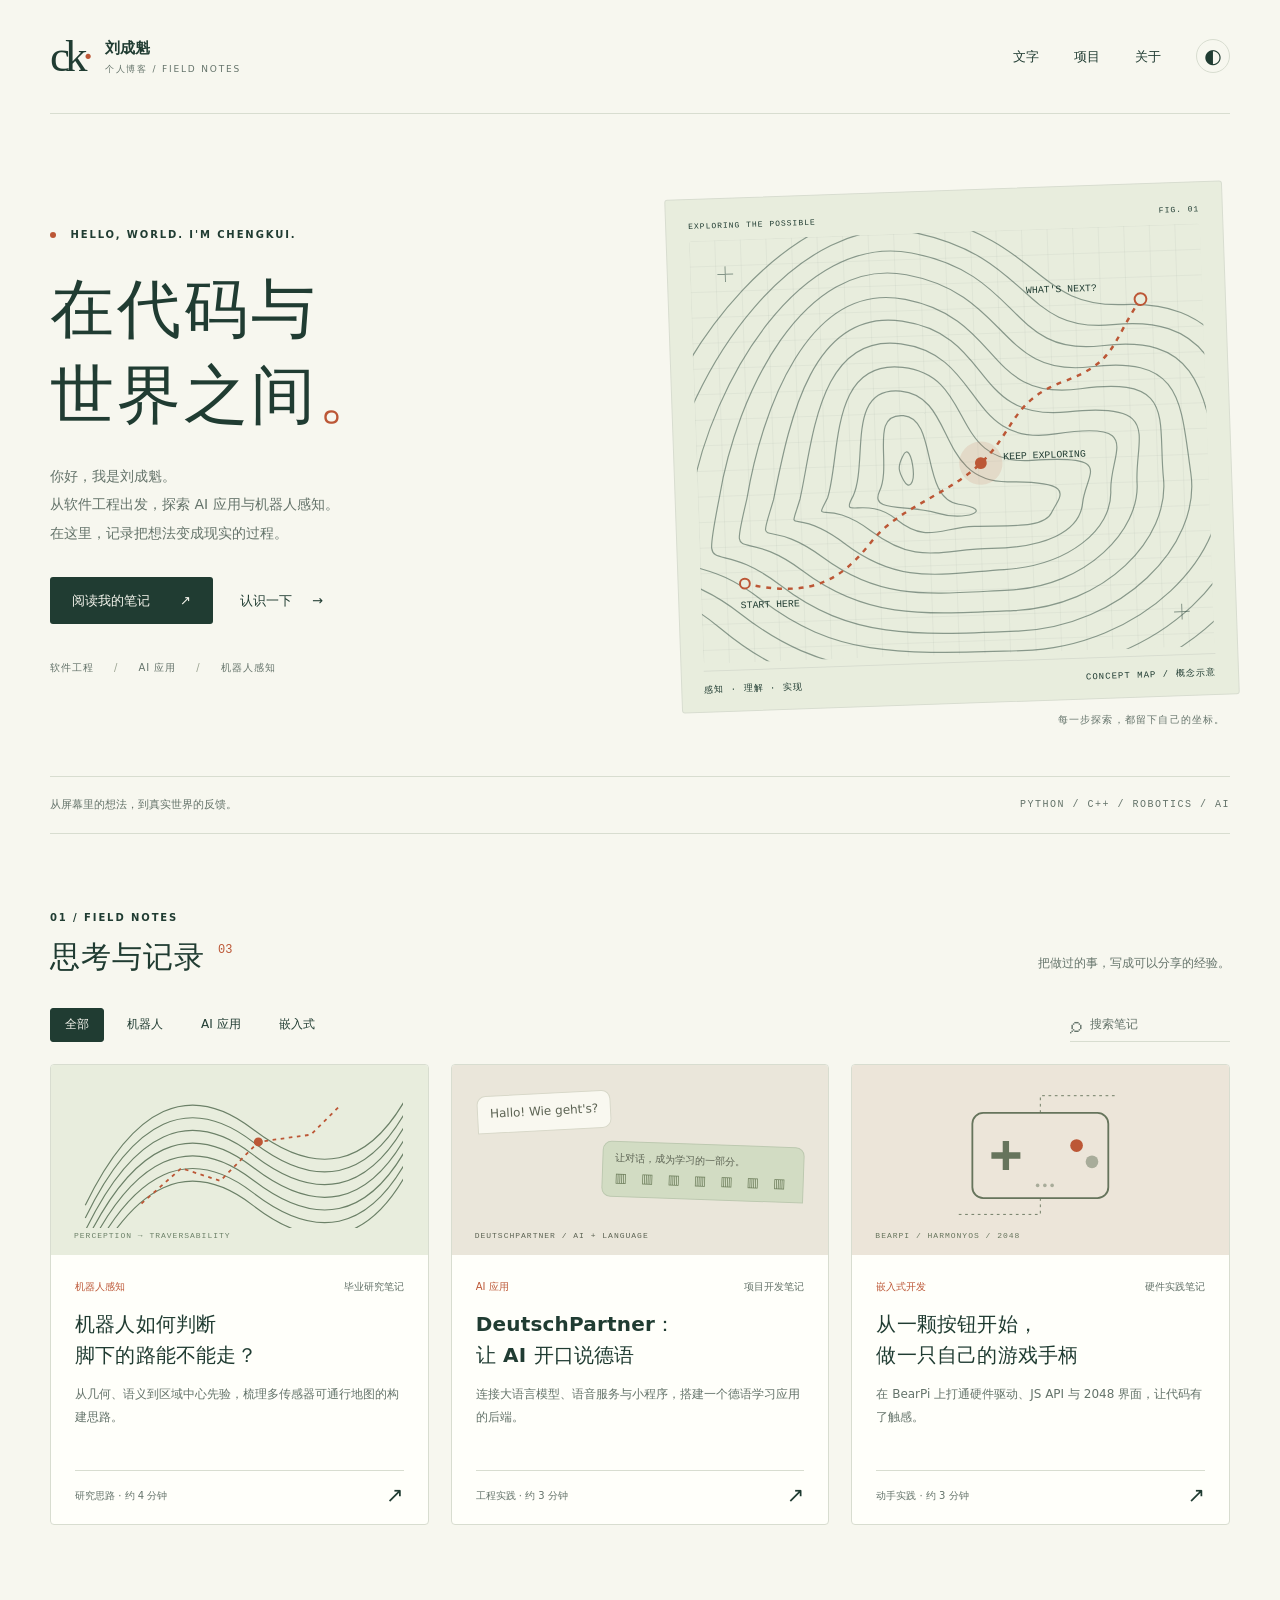
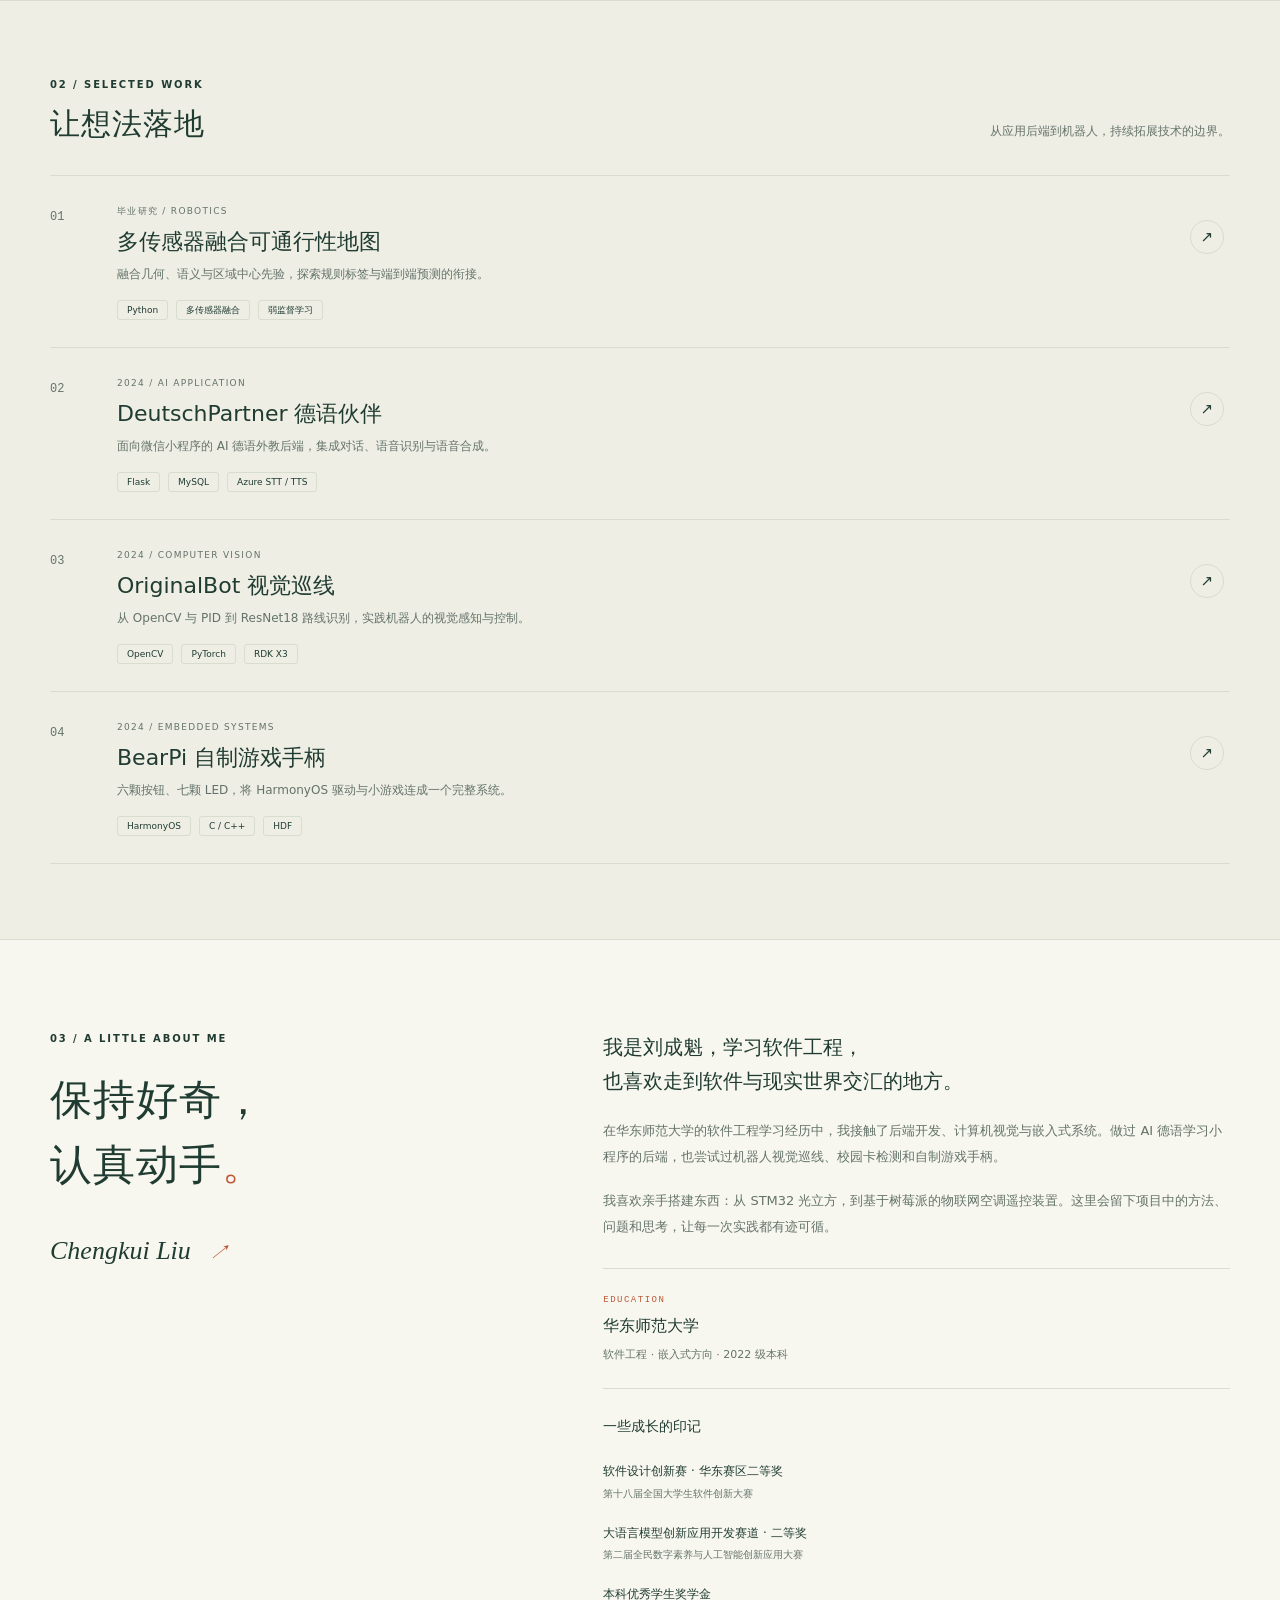
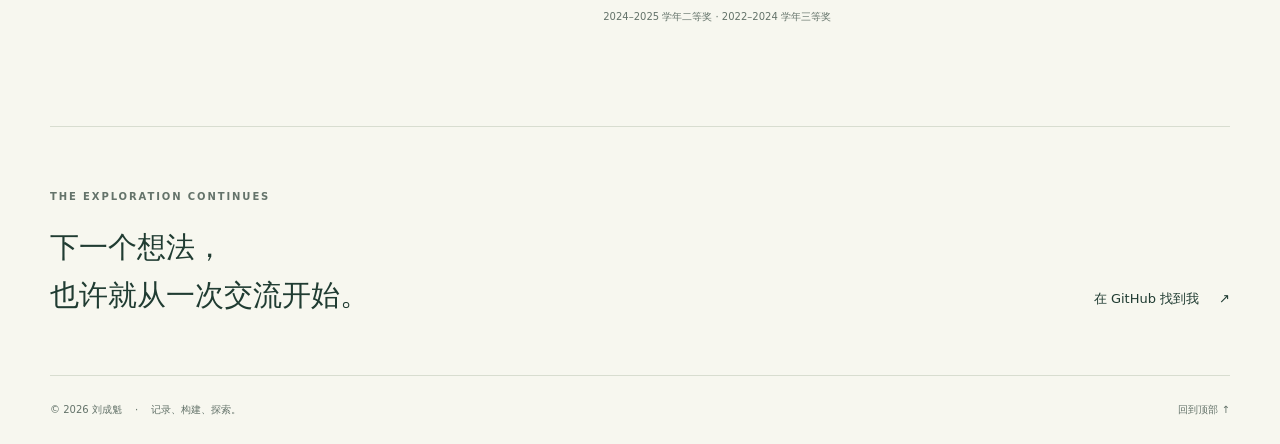
==== index.html @ d9f328fb "Build personal blog with project notes and responsive layout" ====
<!doctype html>
<html lang="zh-CN">
<head>
  <meta charset="utf-8">
  <meta name="viewport" content="width=device-width, initial-scale=1">
  <meta name="description" content="刘成魁的个人博客。记录软件开发、人工智能应用与移动机器人研究中的项目和思考。">
  <meta name="theme-color" content="#f7f7ef">
  <title>刘成魁 · 在代码与世界之间</title>
  <link rel="icon" href="favicon.svg" type="image/svg+xml">
  <link rel="stylesheet" href="style.css">
  <script src="main.js" defer></script>
</head>
<body>
<a class="skip-link" href="#main">跳到正文</a>
<header class="site-header wrap">
  <a class="brand" href="./" aria-label="刘成魁的博客首页"><span class="brand-mark">ck<span>·</span></span><span>刘成魁<span class="brand-sub">个人博客 / FIELD NOTES</span></span></a>
  <nav aria-label="主导航"><a href="#notes">文字</a><a href="#projects">项目</a><a href="#about">关于</a><button id="theme-toggle" class="theme-toggle" aria-label="切换到深色主题" title="切换主题">◐</button></nav>
</header>
<main id="main">
  <section class="hero wrap" aria-labelledby="hero-title">
    <div class="hero-copy"><div class="eyebrow"><span class="status-dot"></span> HELLO, WORLD. I'M CHENGKUI.</div>
      <h1 id="hero-title">在代码与<br>世界之间<span class="accent">。</span></h1>
      <p class="hero-intro">你好，我是刘成魁。<br>从软件工程出发，探索 AI 应用与机器人感知。<br>在这里，记录把想法变成现实的过程。</p>
      <div class="hero-actions"><a class="button" href="#notes">阅读我的笔记 <span>↗</span></a><a class="quiet-link" href="#about">认识一下 <span>→</span></a></div>
      <div class="hero-tags"><span>软件工程</span><span>AI 应用</span><span>机器人感知</span></div>
    </div>
    <div class="field-art" role="img" aria-label="可通行性研究主题插画：地形等高线与一条穿过地形的探索路径。为概念示意，并非实验结果。">
      <div class="art-top"><span>EXPLORING THE POSSIBLE</span><span>FIG. 01</span></div>
      <svg class="terrain" viewBox="0 0 520 430" xmlns="http://www.w3.org/2000/svg" aria-hidden="true">
        <defs><pattern id="grid" width="26" height="26" patternUnits="userSpaceOnUse"><path d="M26 0H0V26" fill="none" stroke="currentColor" stroke-opacity=".09"/></pattern><clipPath id="terrain-clip"><rect width="520" height="430" rx="4"/></clipPath></defs>
        <g clip-path="url(#terrain-clip)"><rect width="520" height="430" fill="url(#grid)"/>
        <g class="contours" fill="none" stroke="currentColor" stroke-width="1.2">
        <path d="M-60 254C-32 115 113-54 238-19S349 80 440 80S560 133 585 246S481 473 332 472S104 471 19 395S-88 385-60 254Z"/>
        <path d="M-33 258C-8 129 114-30 232 0S335 106 428 100S540 146 557 249S461 451 328 450S122 450 40 381S-58 380-33 258Z"/>
        <path d="M-6 258C19 143 114-5 226 20S321 129 416 121S518 164 531 251S444 429 324 428S137 430 61 367S-28 366-6 258Z"/>
        <path d="M22 262C43 157 116 19 220 42S310 150 404 142S494 180 502 254S426 407 321 408S150 410 81 353S1 354 22 262Z"/>
        <path d="M50 264C68 176 119 44 218 67S295 174 393 164S470 197 474 258S411 386 317 387S167 390 104 339S30 338 50 264Z"/>
        <path d="M77 266C95 191 121 72 214 89S281 194 379 187S446 215 447 262S393 365 313 366S184 373 125 326S58 323 77 266Z"/>
        <path d="M104 266C119 209 128 98 212 112S274 220 366 209S420 230 420 269S375 343 309 345S202 357 148 313S90 308 104 266Z"/>
        <path d="M132 266C147 225 138 125 213 136S255 238 341 235S395 250 391 280S350 324 297 323S221 338 175 301S116 295 132 266Z"/>
        <path d="M158 265C175 231 154 153 210 160S243 254 316 256S367 273 359 289S314 300 280 300S231 316 201 290S143 290 158 265Z"/>
        <path d="M185 261C199 234 177 181 212 185S226 270 265 277S270 295 242 285S174 283 185 261Z"/>
        <path d="M210 226C215 216 219 226 220 240S215 261 210 251S204 237 210 226Z"/>
        </g>
        <path d="M45 350C116 369 146 346 175 312S253 268 289 236S322 174 376 156S425 120 457 75" fill="none" stroke="var(--accent)" stroke-width="2.5" stroke-dasharray="5 6"/>
        <g fill="var(--art-bg)" stroke="var(--accent)" stroke-width="2"><circle cx="45" cy="350" r="5"/><circle cx="457" cy="75" r="6"/></g>
        <circle cx="289" cy="236" r="22" fill="var(--accent)" fill-opacity=".12"/><circle cx="289" cy="236" r="6" fill="var(--accent)"/>
        <g fill="currentColor" font-family="monospace" font-size="10"><text x="40" y="375">START HERE</text><text x="341" y="65">WHAT'S NEXT?</text><text x="312" y="233">KEEP EXPLORING</text></g>
        <path d="M28 35h16m-8-8v16M480 394h16m-8-8v16" stroke="currentColor" stroke-opacity=".5"/>
        </g>
      </svg>
      <div class="art-bottom"><span>感知 · 理解 · 实现</span><span>CONCEPT MAP / 概念示意</span></div>
      <span class="art-note">每一步探索，都留下自己的坐标。</span>
    </div>
  </section>
  <div class="intro-strip wrap"><span>从屏幕里的想法，到真实世界的反馈。</span><span class="mono">PYTHON / C++ / ROBOTICS / AI</span></div>
  <section id="notes" class="section wrap" aria-labelledby="notes-title">
    <div class="section-head"><div><div class="eyebrow">01 / FIELD NOTES</div><h2 id="notes-title">思考与记录<span class="count">03</span></h2></div><p>把做过的事，写成可以分享的经验。</p></div>
    <div class="note-controls" aria-label="笔记筛选"><div class="filters" role="group" aria-label="按主题筛选"><button class="filter active" data-filter="all" aria-pressed="true">全部</button><button class="filter" data-filter="robotics" aria-pressed="false">机器人</button><button class="filter" data-filter="ai" aria-pressed="false">AI 应用</button><button class="filter" data-filter="embedded" aria-pressed="false">嵌入式</button></div><label class="search"><span aria-hidden="true">⌕</span><input type="search" id="note-search" placeholder="搜索笔记" aria-label="搜索笔记"></label></div>
    <div class="notes-grid" id="notes-grid">
      <a class="note-card" data-category="robotics" href="articles/traversability.html"><div class="note-art map-mini"><svg viewBox="0 0 300 160" aria-hidden="true"><g fill="none" stroke="currentColor" stroke-width="1.3"><path d="M-20 135Q60-30 165 51T335 15M-20 149Q60-16 165 65T335 29M-20 163Q60-2 165 79T335 43M-20 177Q60 12 165 93T335 57M-20 191Q60 26 165 107T335 71M-20 205Q60 40 165 121T335 85M-20 219Q60 54 165 135T335 99"/></g><path d="M42 133L86 94L129 108L171 65L229 57L261 25" fill="none" stroke="var(--accent)" stroke-width="2" stroke-dasharray="4 5"/><circle cx="171" cy="65" r="5" fill="var(--accent)"/></svg><span>PERCEPTION → TRAVERSABILITY</span></div><div class="note-body"><div class="note-meta">机器人感知 <span>毕业研究笔记</span></div><h3>机器人如何判断<br>脚下的路能不能走？</h3><p>从几何、语义到区域中心先验，梳理多传感器可通行地图的构建思路。</p><div class="note-bottom"><span>研究思路 · 约 4 分钟</span><span class="arrow">↗</span></div></div></a>
      <a class="note-card" data-category="ai" href="articles/deutschpartner.html"><div class="note-art ai-mini"><div class="bubble">Hallo! Wie geht's?</div><div class="bubble reply">让对话，成为学习的一部分。<i>▥ ▥ ▥ ▥ ▥ ▥ ▥</i></div><span>DEUTSCHPARTNER / AI + LANGUAGE</span></div><div class="note-body"><div class="note-meta">AI 应用 <span>项目开发笔记</span></div><h3>DeutschPartner：<br>让 AI 开口说德语</h3><p>连接大语言模型、语音服务与小程序，搭建一个德语学习应用的后端。</p><div class="note-bottom"><span>工程实践 · 约 3 分钟</span><span class="arrow">↗</span></div></div></a>
      <a class="note-card" data-category="embedded" href="articles/bearpi.html"><div class="note-art hardware-mini"><svg viewBox="0 0 300 160" aria-hidden="true"><rect x="75" y="33" width="150" height="94" rx="12" fill="none" stroke="currentColor" stroke-width="2"/><path d="M96 80h32m-16-16v32" stroke="currentColor" stroke-width="7"/><circle cx="190" cy="69" r="7" fill="var(--accent)"/><circle cx="207" cy="87" r="7" fill="currentColor" opacity=".5"/><g fill="currentColor" opacity=".5"><circle cx="147" cy="113" r="2"/><circle cx="155" cy="113" r="2"/><circle cx="163" cy="113" r="2"/></g><path d="M150 33V14h85m-85 113v18H58" stroke="currentColor" fill="none" stroke-dasharray="3 4"/></svg><span>BEARPI / HARMONYOS / 2048</span></div><div class="note-body"><div class="note-meta">嵌入式开发 <span>硬件实践笔记</span></div><h3>从一颗按钮开始，<br>做一只自己的游戏手柄</h3><p>在 BearPi 上打通硬件驱动、JS API 与 2048 界面，让代码有了触感。</p><div class="note-bottom"><span>动手实践 · 约 3 分钟</span><span class="arrow">↗</span></div></div></a>
    </div><p class="empty-state" id="empty-state" hidden>暂时没有匹配的笔记，试试其他关键词或分类。</p><span class="sr-only" id="filter-status" role="status" aria-live="polite"></span>
  </section>
  <section id="projects" class="projects-section"><div class="wrap section"><div class="section-head"><div><div class="eyebrow">02 / SELECTED WORK</div><h2 id="projects-title">让想法落地</h2></div><p>从应用后端到机器人，持续拓展技术的边界。</p></div>
    <div class="project-list">
      <a class="project-row" href="articles/traversability.html"><span class="project-number">01</span><div><div class="project-kicker">毕业研究 / ROBOTICS</div><h3>多传感器融合可通行性地图</h3><p>融合几何、语义与区域中心先验，探索规则标签与端到端预测的衔接。</p><div class="tags"><span>Python</span><span>多传感器融合</span><span>弱监督学习</span></div></div><span class="project-arrow">↗</span></a>
      <a class="project-row" href="articles/deutschpartner.html"><span class="project-number">02</span><div><div class="project-kicker">2024 / AI APPLICATION</div><h3>DeutschPartner 德语伙伴</h3><p>面向微信小程序的 AI 德语外教后端，集成对话、语音识别与语音合成。</p><div class="tags"><span>Flask</span><span>MySQL</span><span>Azure STT / TTS</span></div></div><span class="project-arrow">↗</span></a>
      <a class="project-row" href="articles/originalbot.html"><span class="project-number">03</span><div><div class="project-kicker">2024 / COMPUTER VISION</div><h3>OriginalBot 视觉巡线</h3><p>从 OpenCV 与 PID 到 ResNet18 路线识别，实践机器人的视觉感知与控制。</p><div class="tags"><span>OpenCV</span><span>PyTorch</span><span>RDK X3</span></div></div><span class="project-arrow">↗</span></a>
      <a class="project-row" href="articles/bearpi.html"><span class="project-number">04</span><div><div class="project-kicker">2024 / EMBEDDED SYSTEMS</div><h3>BearPi 自制游戏手柄</h3><p>六颗按钮、七颗 LED，将 HarmonyOS 驱动与小游戏连成一个完整系统。</p><div class="tags"><span>HarmonyOS</span><span>C / C++</span><span>HDF</span></div></div><span class="project-arrow">↗</span></a>
    </div>
  </div></section>
  <section id="about" class="section wrap about-section"><div class="about-heading"><div class="eyebrow">03 / A LITTLE ABOUT ME</div><h2>保持好奇，<br>认真动手<span class="accent">。</span></h2><div class="signature">Chengkui Liu <span>↗</span></div></div><div class="about-content"><p class="about-lead">我是刘成魁，学习软件工程，<br>也喜欢走到软件与现实世界交汇的地方。</p><p>在华东师范大学的软件工程学习经历中，我接触了后端开发、计算机视觉与嵌入式系统。做过 AI 德语学习小程序的后端，也尝试过机器人视觉巡线、校园卡检测和自制游戏手柄。</p><p>我喜欢亲手搭建东西：从 STM32 光立方，到基于树莓派的物联网空调遥控装置。这里会留下项目中的方法、问题和思考，让每一次实践都有迹可循。</p><div class="education"><span class="mono">EDUCATION</span><strong>华东师范大学</strong><span>软件工程 · 嵌入式方向 · 2022 级本科</span></div><div class="honors"><h3>一些成长的印记</h3><ul><li><span>软件设计创新赛 · 华东赛区二等奖</span><small>第十八届全国大学生软件创新大赛</small></li><li><span>大语言模型创新应用开发赛道 · 二等奖</span><small>第二届全民数字素养与人工智能创新应用大赛</small></li><li><span>本科优秀学生奖学金</span><small>2024–2025 学年二等奖 · 2022–2024 学年三等奖</small></li></ul></div></div></section>
  <section class="closing wrap"><span class="eyebrow">THE EXPLORATION CONTINUES</span><p>下一个想法，<br>也许就从一次交流开始。</p><a class="quiet-link" href="https://github.com/BIGBIT185" target="_blank" rel="noopener noreferrer">在 GitHub 找到我 <span>↗</span></a></section>
</main>
<footer class="site-footer wrap"><span>© 2026 刘成魁 <span class="footer-dot">·</span> 记录、构建、探索。</span><a href="#">回到顶部 ↑</a></footer>
</body>
</html>
---- style.css ----
@charset "UTF-8";
.hero-actions a{white-space:nowrap}.hero-actions{flex-wrap:wrap}
:root{--bg:#f7f7ef;--surface:#fffffa;--text:#203c32;--muted:#64736a;--line:#d8ddd0;--accent:#bc5736;--art-bg:#e8eddd;--band:#eeeee4;--shadow:0 12px 30px #203c3208;color-scheme:light}
:root[data-theme=dark]{--bg:#16251f;--surface:#1c3027;--text:#e0e7d8;--muted:#a4b7aa;--line:#3c5043;--accent:#ef9874;--art-bg:#253c2d;--band:#1d2e25;--shadow:none;color-scheme:dark}
*{box-sizing:border-box}html{scroll-behavior:smooth;scroll-padding-top:28px}body{margin:0;background:var(--bg);color:var(--text);font-family:Inter,"Microsoft YaHei","PingFang SC",system-ui,sans-serif;font-size:15px;line-height:1.8;-webkit-font-smoothing:antialiased}a{color:inherit;text-decoration:none}button,input{font:inherit}button,a,input{-webkit-tap-highlight-color:transparent}button{color:inherit;cursor:pointer}button:focus-visible,a:focus-visible,input:focus-visible{outline:2px solid var(--accent);outline-offset:5px}::selection{background:#cbd8ba;color:#203c32}.wrap{width:min(1180px,calc(100% - 100px));margin-inline:auto}.site-header{height:114px;display:flex;align-items:center;justify-content:space-between;border-bottom:1px solid var(--line)}.brand{display:flex;gap:16px;align-items:center;font-size:15px;font-weight:650;line-height:1.5}.brand-mark{font-family:Georgia,serif;font-size:45px;letter-spacing:-5px;font-weight:normal;line-height:1}.brand-mark>span{color:var(--accent)}.brand-sub{display:block;font-size:9px;letter-spacing:1.8px;color:var(--muted);font-weight:400;margin-top:3px}.site-header nav{display:flex;align-items:center;gap:35px;font-size:13px}.site-header nav>a{position:relative;padding:8px 0}.site-header nav>a:hover{color:var(--accent)}.theme-toggle{border:1px solid var(--line);border-radius:50%;height:34px;width:34px;background:transparent;font-size:20px;line-height:1}.hero{padding:76px 0 63px;display:grid;grid-template-columns:1fr 1fr;align-items:center;gap:65px}.eyebrow{font-size:10px;letter-spacing:1.9px;line-height:1.7;font-weight:600}.status-dot{display:inline-block;width:6px;height:6px;border-radius:50%;background:var(--accent);margin-right:9px;vertical-align:middle}h1,h2,h3,p{margin:0}h1{font-family:"Songti SC","STSong","SimSun",serif;font-size:clamp(48px,5vw,68px);font-weight:500;line-height:1.35;letter-spacing:3px;margin:24px 0 22px}.accent{color:var(--accent)}.hero-intro{color:var(--muted);font-size:14px;line-height:2.05}.hero-actions{display:flex;align-items:center;gap:27px;margin-top:29px}.button{display:inline-flex;align-items:center;justify-content:space-between;gap:30px;background:var(--text);color:var(--bg);padding:12px 22px;border-radius:3px;font-size:13px}.button:hover{background:var(--accent);color:var(--bg)}.quiet-link{display:inline-flex;align-items:center;gap:20px;font-size:13px}.quiet-link:hover{color:var(--accent)}.hero-tags{display:flex;gap:20px;margin-top:35px;font-size:10px;letter-spacing:1px;color:var(--muted)}.hero-tags>span:not(:first-child):before{content:"/";margin-right:20px;color:#9ba492}.field-art{position:relative;background:var(--art-bg);border:1px solid var(--line);padding:20px 22px 13px;transform:rotate(-2deg);margin-bottom:9px;border-radius:3px}.art-top,.art-bottom{display:flex;justify-content:space-between;font:8px/1.7 Consolas,monospace;letter-spacing:1px;gap:12px}.art-bottom{border-top:1px solid var(--line);padding-top:12px;font-size:9px}.terrain{display:block;width:100%;height:auto;margin:7px 0}.contours{opacity:.48}.art-note{position:absolute;bottom:-32px;right:14px;font-size:10px;letter-spacing:1.2px;color:var(--muted);transform:rotate(2deg)}.intro-strip{display:flex;justify-content:space-between;align-items:center;border-block:1px solid var(--line);padding:18px 0;color:var(--muted);font-size:11px;gap:20px}.mono{font-family:Consolas,monospace;font-size:10px;letter-spacing:1.5px}.section{padding-block:75px}.section-head{display:flex;align-items:flex-end;justify-content:space-between;gap:24px;margin-bottom:30px}.section h2{font-size:30px;line-height:1.4;letter-spacing:1px;font-weight:550;margin-top:10px}.section-head>p{font-size:12px;color:var(--muted);padding-bottom:3px}.count{font:12px Consolas,monospace;vertical-align:top;letter-spacing:0;display:inline-block;margin:7px 0 0 13px;color:var(--accent)}.note-controls{display:flex;align-items:center;justify-content:space-between;margin-bottom:22px;gap:15px}.filters{display:flex;gap:8px}.filter{border:1px solid transparent;padding:5px 14px;border-radius:3px;background:transparent;font-size:12px}.filter.active{border-color:var(--text);background:var(--text);color:var(--bg)}.filter:hover:not(.active){border-color:var(--line)}.search{display:flex;align-items:center;gap:8px;color:var(--muted);border-bottom:1px solid var(--line);max-width:170px}.search>span{font-size:23px;line-height:1}.search input{border:0;background:transparent;color:var(--text);padding:6px 0;font-size:12px;width:140px;min-width:0}.search input::placeholder{color:var(--muted)}.notes-grid{display:grid;grid-template-columns:repeat(3,1fr);gap:22px}.note-card{border:1px solid var(--line);border-radius:4px;overflow:hidden;background:var(--surface);display:block;transition:transform .2s,box-shadow .2s}.note-card:hover{transform:translateY(-4px);box-shadow:var(--shadow)}.note-art{height:190px;position:relative;overflow:hidden;padding:18px 25px}.note-art>span{position:absolute;bottom:13px;left:23px;font:8px/1.5 Consolas,monospace;letter-spacing:1px}.note-art svg{width:100%;height:145px}.map-mini{background:var(--art-bg);color:#6c8168}.ai-mini{background:#eae6da;color:#5c6353;display:flex;flex-direction:column;align-items:flex-start;padding-top:28px}.bubble{font-size:12px;background:#f9f8f0;border:1px solid #d8d8c9;padding:7px 12px;border-radius:9px 9px 9px 0;transform:rotate(-3deg)}.bubble.reply{align-self:flex-end;margin-top:13px;background:#d2dcc3;border-color:#bdc9b0;border-radius:9px 9px 0 9px;transform:rotate(2deg);font-size:10px}.bubble i{display:block;font-style:normal;font-size:13px;letter-spacing:5px;line-height:1.7;color:#6a7b58}.hardware-mini{background:#ece5d9;color:#66745c}.note-body{padding:23px 24px 18px}.note-meta{display:flex;justify-content:space-between;gap:10px;font-size:10px;color:var(--accent)}.note-meta>span{color:var(--muted)}.note-body h3{font-size:20px;font-weight:550;line-height:1.55;margin:13px 0 12px;letter-spacing:.2px}.note-body p{font-size:12px;line-height:1.9;color:var(--muted);min-height:68px}.note-bottom{display:flex;justify-content:space-between;align-items:center;margin-top:19px;padding-top:14px;border-top:1px solid var(--line);font-size:10px;color:var(--muted)}.arrow{font-size:21px;color:var(--text);line-height:1}.empty-state{text-align:center;padding:60px 20px;color:var(--muted);border:1px dashed var(--line);font-size:13px}.projects-section{background:var(--band);border-block:1px solid var(--line)}.project-row{display:grid;grid-template-columns:45px 1fr 40px;gap:22px;padding:27px 0;border-bottom:1px solid var(--line);align-items:start}.project-row:first-child{border-top:1px solid var(--line)}.project-number{font:12px/2 Consolas,monospace;color:var(--muted);padding-top:2px}.project-kicker{font-size:9px;letter-spacing:1.3px;color:var(--muted)}.project-row h3{font-size:22px;font-weight:500;line-height:1.5;margin:6px 0}.project-row p{color:var(--muted);font-size:12px}.tags{display:flex;flex-wrap:wrap;gap:8px;margin-top:14px}.tags span{border:1px solid var(--line);font-size:9px;border-radius:3px;padding:1px 9px}.project-arrow{border:1px solid var(--line);border-radius:50%;width:34px;height:34px;display:grid;place-items:center;line-height:1;margin-top:17px}.project-row:hover h3,.project-row:hover .project-arrow{color:var(--accent)}.project-row:hover .project-arrow{border-color:var(--accent)}.about-section{display:grid;grid-template-columns:.85fr 1.15fr;gap:90px;padding-block:90px}.about-heading h2{font-family:"Songti SC","STSong","SimSun",serif;font-size:42px;font-weight:500;line-height:1.55;margin-top:21px}.signature{font-family:Georgia,serif;font-style:italic;font-size:26px;margin-top:30px}.signature span{color:var(--accent);font-family:sans-serif;margin-left:12px;font-size:20px}.about-content>p{color:var(--muted);font-size:13px;margin-bottom:18px;line-height:2}.about-content>.about-lead{font-size:20px;color:var(--text);line-height:1.7;margin-bottom:20px}.education{padding:23px 0;margin-top:28px;border-block:1px solid var(--line);display:flex;flex-direction:column;gap:4px}.education .mono{color:var(--accent);font-size:9px}.education strong{font-weight:550;font-size:16px}.education>span:last-child{font-size:11px;color:var(--muted)}.honors h3{font-size:14px;font-weight:550;margin:25px 0 12px}.honors ul{padding:0;list-style:none;margin:0}.honors li{padding:10px 0}.honors li span{font-size:12px;display:block}.honors li small{display:block;color:var(--muted);font-size:10px;margin-top:2px}.closing{border-top:1px solid var(--line);padding:55px 0;position:relative}.closing .eyebrow{color:var(--muted)}.closing p{font-family:"Songti SC","STSong","SimSun",serif;font-size:29px;line-height:1.65;margin-top:15px}.closing>.quiet-link{position:absolute;right:0;bottom:64px}.site-footer{padding:25px 0;border-top:1px solid var(--line);display:flex;justify-content:space-between;gap:20px;font-size:10px;color:var(--muted)}.footer-dot{padding:0 10px}.site-footer a:hover{color:var(--accent)}.skip-link{position:fixed;top:-100px;left:20px;padding:8px 18px;background:var(--text);color:var(--bg);z-index:10}.skip-link:focus{top:10px}.sr-only{position:absolute;width:1px;height:1px;overflow:hidden;clip:rect(0,0,0,0);white-space:nowrap}[hidden]{display:none!important}
.article-shell{width:min(760px,calc(100% - 48px));margin:65px auto 80px}.article-back{font-size:12px;color:var(--muted)}.article-header{margin-top:38px;padding-bottom:30px;border-bottom:1px solid var(--line)}.article-header h1{font-family:inherit;font-size:38px;line-height:1.5;letter-spacing:0;margin:18px 0}.article-deck{font-size:17px;color:var(--muted)}.article-provenance{font-size:11px;color:var(--muted);margin-top:18px}.article-body{font-size:16px;line-height:2.05;padding-top:18px}.article-body h2{font-size:23px;font-weight:550;line-height:1.5;margin:35px 0 15px}.article-body p{margin:15px 0}.article-body ul{padding-left:22px}.article-body li{margin:7px 0}.article-body code{font-family:Consolas,monospace;font-size:.9em;background:var(--band);padding:2px 6px;border-radius:3px}.article-diagram{display:flex;align-items:center;flex-wrap:wrap;gap:12px;background:var(--art-bg);padding:24px;margin:25px 0;border-radius:4px;font-size:13px}.article-diagram strong{font-weight:500}.article-ending{margin-top:45px;border-top:1px solid var(--line);padding-top:25px;display:flex;justify-content:space-between;font-size:12px;color:var(--muted);gap:20px}
@media(min-width:1500px){.hero{padding-block:90px}.field-art{margin-left:15px}}@media(max-width:1000px){.wrap{width:calc(100% - 64px)}.hero{gap:32px}.hero h1{font-size:54px}.note-art{height:160px;padding-inline:15px}.note-art svg{height:120px}.note-body{padding:20px 17px 16px}.note-body h3{font-size:18px}.note-meta{font-size:9px}.section-head>p{max-width:240px}.about-section{gap:45px}.hero-tags{gap:13px}.hero-tags>span:not(:first-child):before{margin-right:13px}}
@media(max-width:720px){.wrap{width:calc(100% - 40px)}.site-header{height:88px}.brand-mark{font-size:38px}.brand{gap:12px;font-size:13px}.brand-sub{font-size:7px;letter-spacing:1px}.site-header nav{gap:18px;font-size:12px}.theme-toggle{height:30px;width:30px}.hero{grid-template-columns:1fr;padding:45px 0 42px;gap:45px}.hero h1{font-size:56px;margin:20px 0;line-height:1.25}.hero-intro{font-size:13px}.hero-tags{margin-top:27px}.hero-copy{padding-left:3px}.field-art{max-width:480px;width:calc(100% - 14px);margin:0 auto 28px;padding:15px 18px 12px}.terrain{max-height:360px}.intro-strip{align-items:flex-start;flex-direction:column;gap:7px;padding:16px 0;font-size:10px}.intro-strip .mono{font-size:9px}.section{padding-block:48px}.section-head{align-items:flex-start;flex-direction:column;gap:12px;margin-bottom:24px}.section-head>p{max-width:none;font-size:11px}.section h2{font-size:27px}.note-controls{flex-wrap:wrap;align-items:flex-start;gap:15px}.filters{gap:2px}.filter{padding:5px 11px;font-size:11px}.search{max-width:100%;width:100%;margin-bottom:3px}.search input{width:100%}.notes-grid{grid-template-columns:1fr;gap:22px}.note-art{height:200px}.note-art svg{height:160px}.ai-mini{padding:35px 40px}.bubble{font-size:14px}.bubble.reply{font-size:12px}.note-body{padding:23px}.note-body h3{font-size:22px}.note-body p{min-height:0;font-size:13px}.note-meta{font-size:10px}.note-bottom{font-size:11px}.project-row{grid-template-columns:22px 1fr 28px;gap:13px;padding:25px 0}.project-row h3{font-size:19px}.project-row p{font-size:12px}.project-arrow{width:28px;height:28px}.project-kicker{font-size:8px}.about-section{grid-template-columns:1fr;gap:30px}.about-heading h2{font-size:36px}.signature{margin-top:15px;font-size:23px}.about-content>.about-lead{font-size:18px}.closing{padding-block:38px}.closing p{font-size:27px}.closing>.quiet-link{position:static;margin-top:24px}.site-footer{font-size:9px;padding-block:20px;gap:10px}.footer-dot{padding:0 3px}.article-shell{margin-top:35px}.article-header{margin-top:28px}.article-header h1{font-size:29px}.article-deck{font-size:15px}.article-body{font-size:15px}.article-body h2{font-size:21px}.article-ending{flex-direction:column;gap:10px}}@media(max-width:370px){.site-header nav{gap:11px}.brand-sub{display:none}.hero h1{font-size:49px}.hero-actions{gap:20px}.brand{gap:8px}}@media(prefers-reduced-motion:reduce){html{scroll-behavior:auto}*{transition:none!important;animation:none!important}}
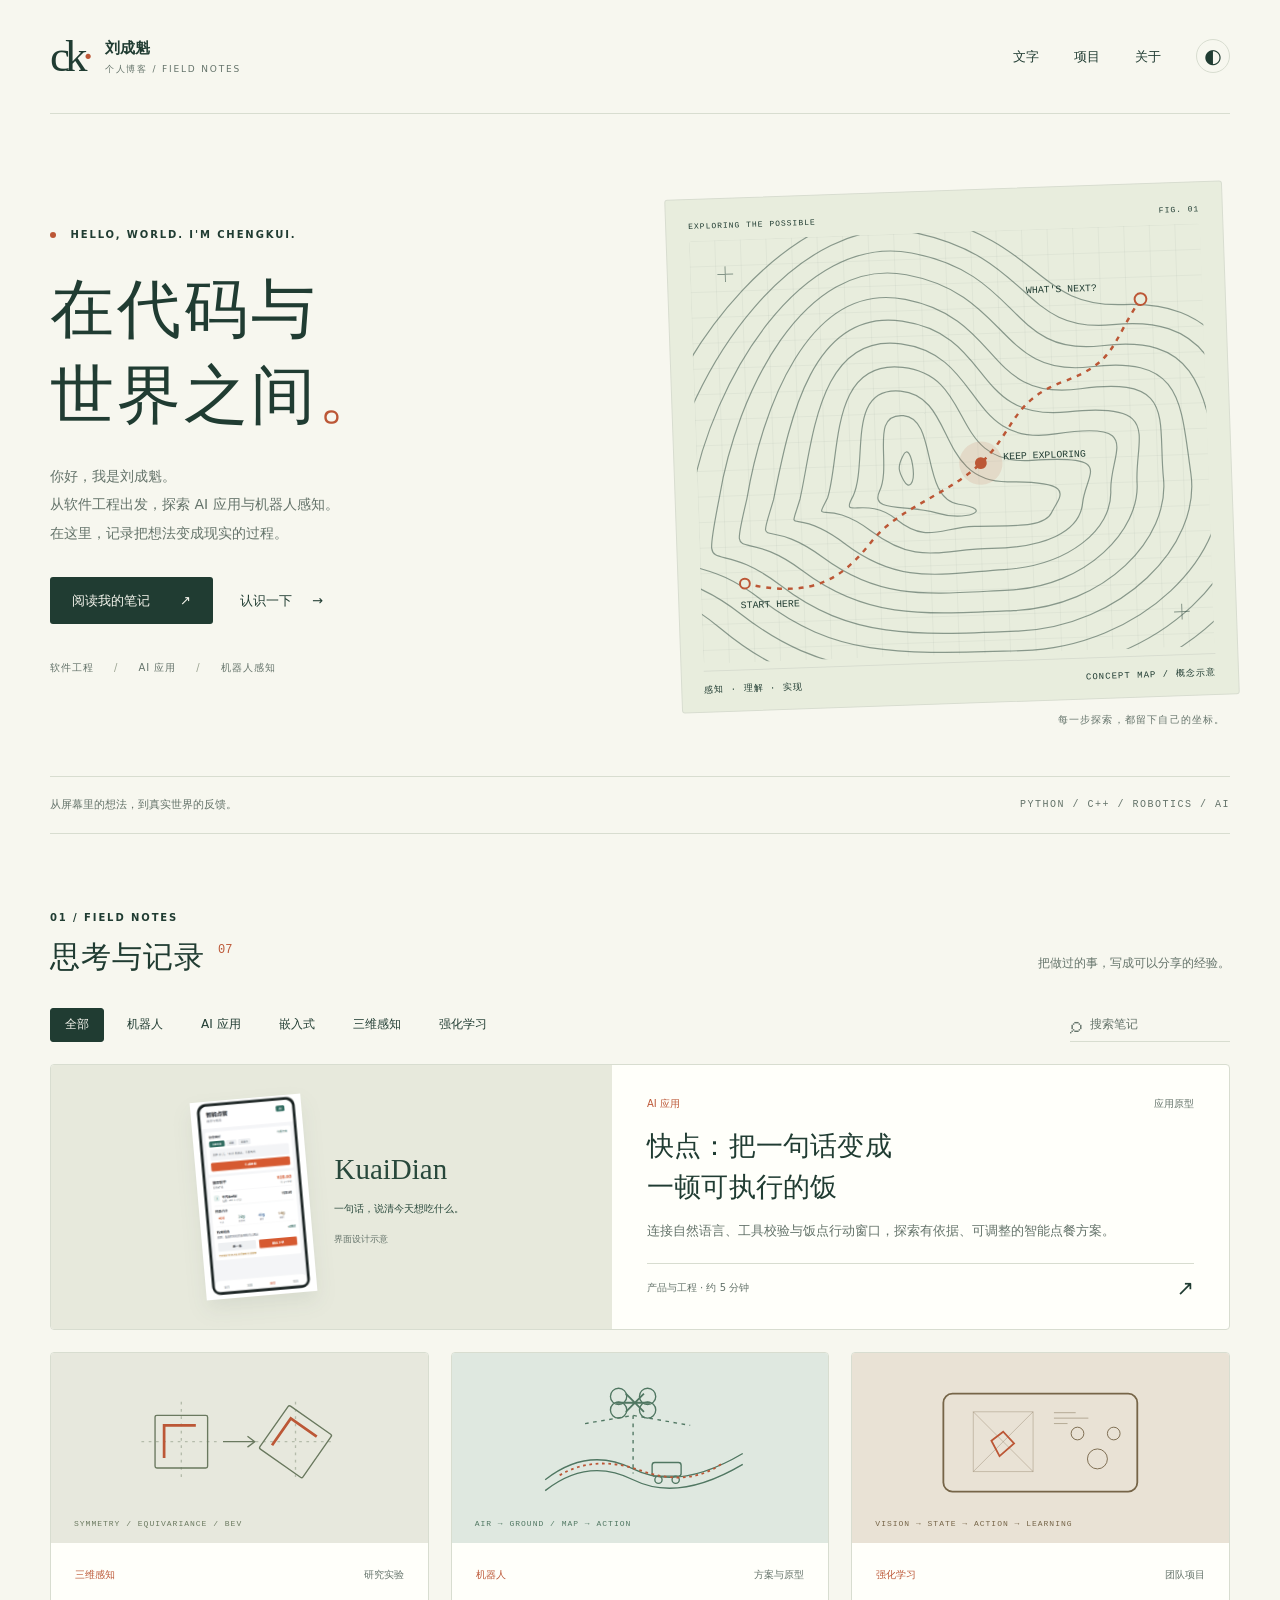
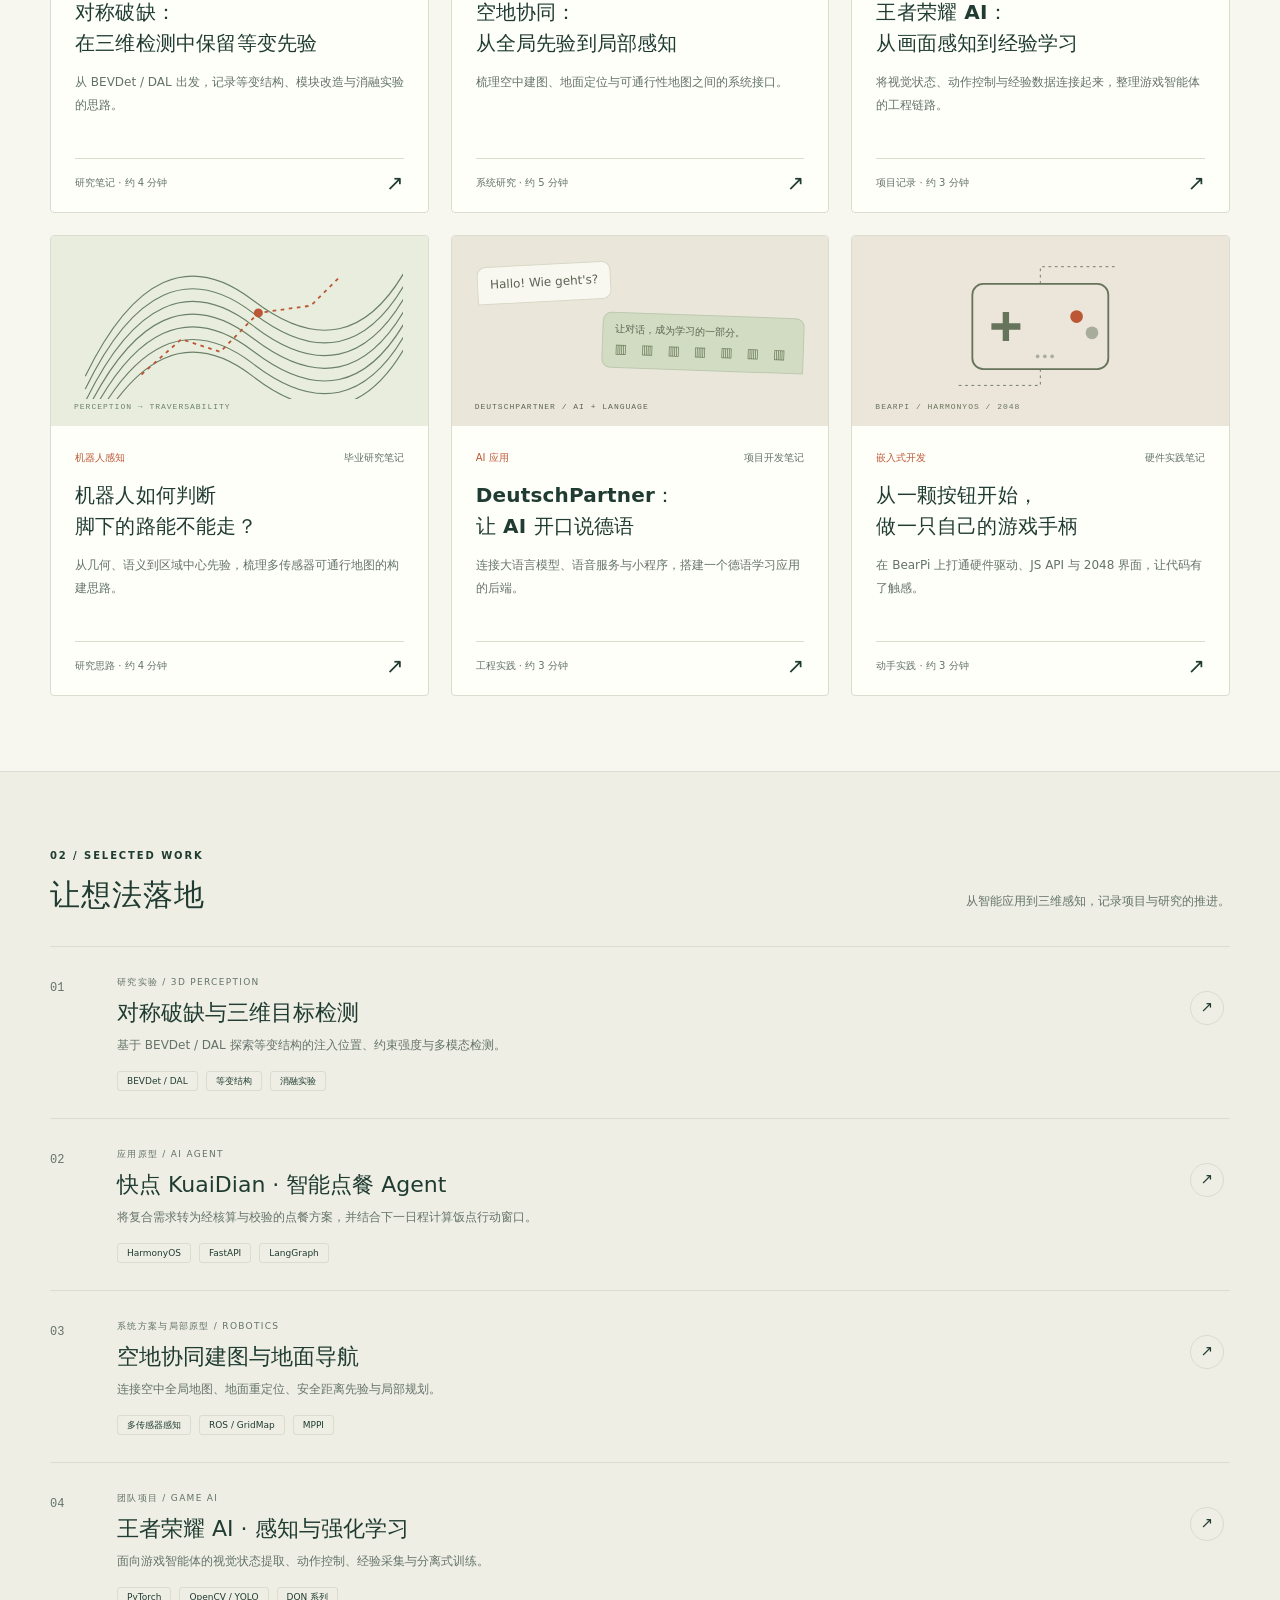
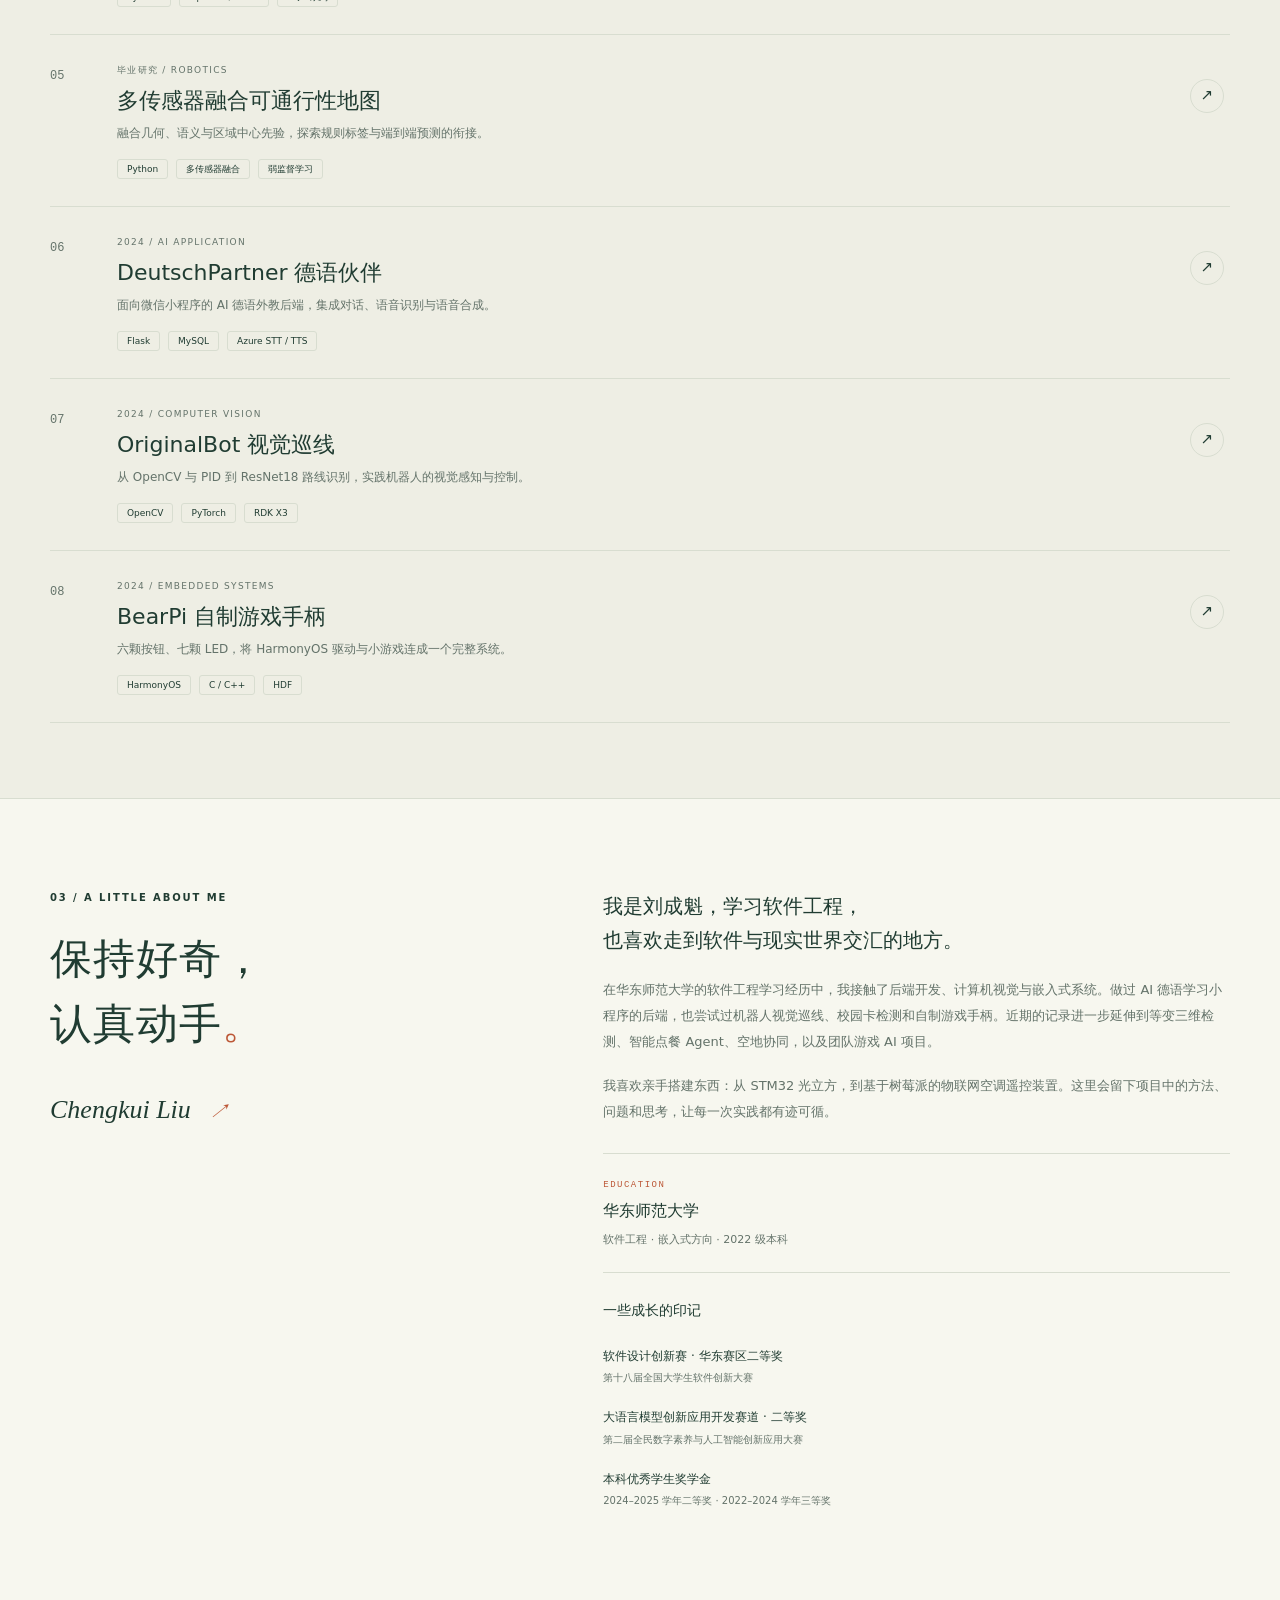
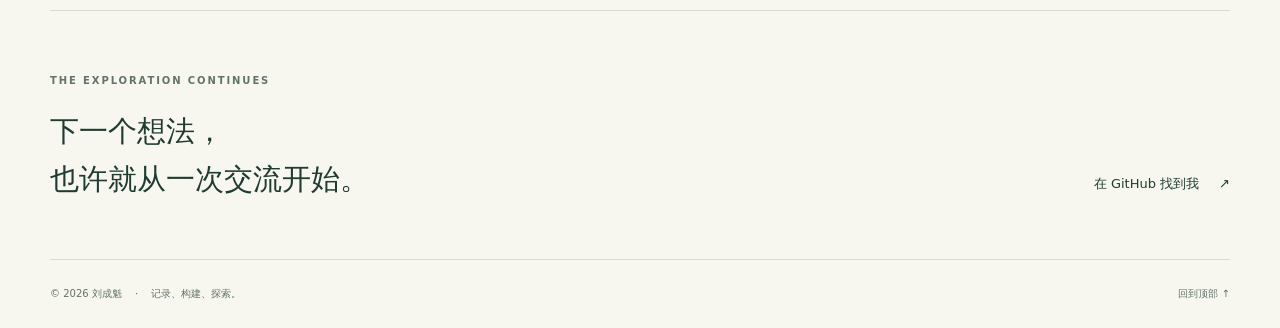
==== commit b993ce80: "Add research and project notes for symmetry, KuaiDian, air-ground robotics and game AI" ====
--- a/index.html
+++ b/index.html
@@ -55,23 +55,33 @@
   </section>
   <div class="intro-strip wrap"><span>从屏幕里的想法，到真实世界的反馈。</span><span class="mono">PYTHON / C++ / ROBOTICS / AI</span></div>
   <section id="notes" class="section wrap" aria-labelledby="notes-title">
-    <div class="section-head"><div><div class="eyebrow">01 / FIELD NOTES</div><h2 id="notes-title">思考与记录<span class="count">03</span></h2></div><p>把做过的事，写成可以分享的经验。</p></div>
-    <div class="note-controls" aria-label="笔记筛选"><div class="filters" role="group" aria-label="按主题筛选"><button class="filter active" data-filter="all" aria-pressed="true">全部</button><button class="filter" data-filter="robotics" aria-pressed="false">机器人</button><button class="filter" data-filter="ai" aria-pressed="false">AI 应用</button><button class="filter" data-filter="embedded" aria-pressed="false">嵌入式</button></div><label class="search"><span aria-hidden="true">⌕</span><input type="search" id="note-search" placeholder="搜索笔记" aria-label="搜索笔记"></label></div>
+    <div class="section-head"><div><div class="eyebrow">01 / FIELD NOTES</div><h2 id="notes-title">思考与记录<span class="count">07</span></h2></div><p>把做过的事，写成可以分享的经验。</p></div>
+    <div class="note-controls" aria-label="笔记筛选"><div class="filters" role="group" aria-label="按主题筛选"><button class="filter active" data-filter="all" aria-pressed="true">全部</button><button class="filter" data-filter="robotics" aria-pressed="false">机器人</button><button class="filter" data-filter="ai" aria-pressed="false">AI 应用</button><button class="filter" data-filter="embedded" aria-pressed="false">嵌入式</button><button class="filter" data-filter="perception" aria-pressed="false">三维感知</button><button class="filter" data-filter="learning" aria-pressed="false">强化学习</button></div><label class="search"><span aria-hidden="true">⌕</span><input type="search" id="note-search" placeholder="搜索笔记" aria-label="搜索笔记"></label></div>
     <div class="notes-grid" id="notes-grid">
+<a class="note-card featured-note" data-category="ai" href="articles/kuaidian.html"><div class="note-art product-mini"><img src="assets/kuaidian-recommendation.png" alt="快点推荐界面设计示意" width="520" height="929" loading="lazy"><div class="product-caption">KuaiDian<span>一句话，说清今天想吃什么。</span><small>界面设计示意</small></div></div><div class="note-body"><div class="note-meta">AI 应用<span>应用原型</span></div><h3>快点：把一句话变成<br>一顿可执行的饭</h3><p>连接自然语言、工具校验与饭点行动窗口，探索有依据、可调整的智能点餐方案。</p><div class="note-bottom"><span>产品与工程 · 约 5 分钟</span><span class="arrow">↗</span></div></div></a>
+<a class="note-card " data-category="perception" href="articles/symmetry-breaking.html"><div class="note-art symmetry-mini"><svg viewBox="0 0 300 160" aria-hidden="true"><g fill="none" stroke="currentColor" stroke-width="1.5"><rect x="57" y="49" width="58" height="58" rx="2"/><rect x="183" y="49" width="58" height="58" rx="2" transform="rotate(35 212 78)"/><path d="M132 78h35m-8-6l8 6-8 6"/><path d="M86 34v88m-44-44h88M212 34v88m-44-44h88" stroke-dasharray="3 5" opacity=".4"/></g><path d="M67 96V60h35" fill="none" stroke="var(--accent)" stroke-width="3"/><path d="M193 96V60h35" fill="none" stroke="var(--accent)" stroke-width="3" transform="rotate(35 212 78)"/></svg><span>SYMMETRY / EQUIVARIANCE / BEV</span></div><div class="note-body"><div class="note-meta">三维感知<span>研究实验</span></div><h3>对称破缺：<br>在三维检测中保留等变先验</h3><p>从 BEVDet / DAL 出发，记录等变结构、模块改造与消融实验的思路。</p><div class="note-bottom"><span>研究笔记 · 约 4 分钟</span><span class="arrow">↗</span></div></div></a>
+<a class="note-card " data-category="robotics" href="articles/air-ground.html"><div class="note-art air-mini"><svg viewBox="0 0 300 160" aria-hidden="true"><g fill="none" stroke="currentColor" stroke-width="1.5"><path d="M45 120Q92 83 142 108T263 91M45 132Q92 95 142 120T263 103"/><path d="M142 49v64M89 58l53-9 63 11" stroke-dasharray="4 5"/><path d="M123 35l38 0m-27-10l20 20m-20 0l20-20" stroke-width="2"/><circle cx="126" cy="28" r="9"/><circle cx="158" cy="28" r="9"/><circle cx="126" cy="43" r="9"/><circle cx="158" cy="43" r="9"/><rect x="163" y="101" width="32" height="15" rx="3"/><circle cx="170" cy="120" r="4"/><circle cx="189" cy="120" r="4"/></g><path d="M61 115Q100 92 151 110T239 103" fill="none" stroke="var(--accent)" stroke-width="2" stroke-dasharray="3 4"/></svg><span>AIR → GROUND / MAP → ACTION</span></div><div class="note-body"><div class="note-meta">机器人<span>方案与原型</span></div><h3>空地协同：<br>从全局先验到局部感知</h3><p>梳理空中建图、地面定位与可通行性地图之间的系统接口。</p><div class="note-bottom"><span>系统研究 · 约 5 分钟</span><span class="arrow">↗</span></div></div></a>
+<a class="note-card " data-category="learning" href="articles/wzry.html"><div class="note-art game-mini"><svg viewBox="0 0 300 160" aria-hidden="true"><g fill="none" stroke="currentColor"><rect x="43" y="25" width="214" height="108" rx="10" stroke-width="2"/><path d="M76 45h66v66H76zM76 111l66-66M76 45l66 66" stroke-opacity=".35"/><circle cx="213" cy="97" r="11"/><circle cx="231" cy="69" r="7"/><circle cx="191" cy="69" r="7"/><path d="M96 77l13-10 12 13-16 14z" stroke="var(--accent)" stroke-width="2"/><path d="M165 46h24m-24 6h38m-38 6h15" opacity=".5"/></g></svg><span>VISION → STATE → ACTION → LEARNING</span></div><div class="note-body"><div class="note-meta">强化学习<span>团队项目</span></div><h3>王者荣耀 AI：<br>从画面感知到经验学习</h3><p>将视觉状态、动作控制与经验数据连接起来，整理游戏智能体的工程链路。</p><div class="note-bottom"><span>项目记录 · 约 3 分钟</span><span class="arrow">↗</span></div></div></a>
+
       <a class="note-card" data-category="robotics" href="articles/traversability.html"><div class="note-art map-mini"><svg viewBox="0 0 300 160" aria-hidden="true"><g fill="none" stroke="currentColor" stroke-width="1.3"><path d="M-20 135Q60-30 165 51T335 15M-20 149Q60-16 165 65T335 29M-20 163Q60-2 165 79T335 43M-20 177Q60 12 165 93T335 57M-20 191Q60 26 165 107T335 71M-20 205Q60 40 165 121T335 85M-20 219Q60 54 165 135T335 99"/></g><path d="M42 133L86 94L129 108L171 65L229 57L261 25" fill="none" stroke="var(--accent)" stroke-width="2" stroke-dasharray="4 5"/><circle cx="171" cy="65" r="5" fill="var(--accent)"/></svg><span>PERCEPTION → TRAVERSABILITY</span></div><div class="note-body"><div class="note-meta">机器人感知 <span>毕业研究笔记</span></div><h3>机器人如何判断<br>脚下的路能不能走？</h3><p>从几何、语义到区域中心先验，梳理多传感器可通行地图的构建思路。</p><div class="note-bottom"><span>研究思路 · 约 4 分钟</span><span class="arrow">↗</span></div></div></a>
       <a class="note-card" data-category="ai" href="articles/deutschpartner.html"><div class="note-art ai-mini"><div class="bubble">Hallo! Wie geht's?</div><div class="bubble reply">让对话，成为学习的一部分。<i>▥ ▥ ▥ ▥ ▥ ▥ ▥</i></div><span>DEUTSCHPARTNER / AI + LANGUAGE</span></div><div class="note-body"><div class="note-meta">AI 应用 <span>项目开发笔记</span></div><h3>DeutschPartner：<br>让 AI 开口说德语</h3><p>连接大语言模型、语音服务与小程序，搭建一个德语学习应用的后端。</p><div class="note-bottom"><span>工程实践 · 约 3 分钟</span><span class="arrow">↗</span></div></div></a>
       <a class="note-card" data-category="embedded" href="articles/bearpi.html"><div class="note-art hardware-mini"><svg viewBox="0 0 300 160" aria-hidden="true"><rect x="75" y="33" width="150" height="94" rx="12" fill="none" stroke="currentColor" stroke-width="2"/><path d="M96 80h32m-16-16v32" stroke="currentColor" stroke-width="7"/><circle cx="190" cy="69" r="7" fill="var(--accent)"/><circle cx="207" cy="87" r="7" fill="currentColor" opacity=".5"/><g fill="currentColor" opacity=".5"><circle cx="147" cy="113" r="2"/><circle cx="155" cy="113" r="2"/><circle cx="163" cy="113" r="2"/></g><path d="M150 33V14h85m-85 113v18H58" stroke="currentColor" fill="none" stroke-dasharray="3 4"/></svg><span>BEARPI / HARMONYOS / 2048</span></div><div class="note-body"><div class="note-meta">嵌入式开发 <span>硬件实践笔记</span></div><h3>从一颗按钮开始，<br>做一只自己的游戏手柄</h3><p>在 BearPi 上打通硬件驱动、JS API 与 2048 界面，让代码有了触感。</p><div class="note-bottom"><span>动手实践 · 约 3 分钟</span><span class="arrow">↗</span></div></div></a>
     </div><p class="empty-state" id="empty-state" hidden>暂时没有匹配的笔记，试试其他关键词或分类。</p><span class="sr-only" id="filter-status" role="status" aria-live="polite"></span>
   </section>
-  <section id="projects" class="projects-section"><div class="wrap section"><div class="section-head"><div><div class="eyebrow">02 / SELECTED WORK</div><h2 id="projects-title">让想法落地</h2></div><p>从应用后端到机器人，持续拓展技术的边界。</p></div>
+  <section id="projects" class="projects-section"><div class="wrap section"><div class="section-head"><div><div class="eyebrow">02 / SELECTED WORK</div><h2 id="projects-title">让想法落地</h2></div><p>从智能应用到三维感知，记录项目与研究的推进。</p></div>
     <div class="project-list">
-      <a class="project-row" href="articles/traversability.html"><span class="project-number">01</span><div><div class="project-kicker">毕业研究 / ROBOTICS</div><h3>多传感器融合可通行性地图</h3><p>融合几何、语义与区域中心先验，探索规则标签与端到端预测的衔接。</p><div class="tags"><span>Python</span><span>多传感器融合</span><span>弱监督学习</span></div></div><span class="project-arrow">↗</span></a>
-      <a class="project-row" href="articles/deutschpartner.html"><span class="project-number">02</span><div><div class="project-kicker">2024 / AI APPLICATION</div><h3>DeutschPartner 德语伙伴</h3><p>面向微信小程序的 AI 德语外教后端，集成对话、语音识别与语音合成。</p><div class="tags"><span>Flask</span><span>MySQL</span><span>Azure STT / TTS</span></div></div><span class="project-arrow">↗</span></a>
-      <a class="project-row" href="articles/originalbot.html"><span class="project-number">03</span><div><div class="project-kicker">2024 / COMPUTER VISION</div><h3>OriginalBot 视觉巡线</h3><p>从 OpenCV 与 PID 到 ResNet18 路线识别，实践机器人的视觉感知与控制。</p><div class="tags"><span>OpenCV</span><span>PyTorch</span><span>RDK X3</span></div></div><span class="project-arrow">↗</span></a>
-      <a class="project-row" href="articles/bearpi.html"><span class="project-number">04</span><div><div class="project-kicker">2024 / EMBEDDED SYSTEMS</div><h3>BearPi 自制游戏手柄</h3><p>六颗按钮、七颗 LED，将 HarmonyOS 驱动与小游戏连成一个完整系统。</p><div class="tags"><span>HarmonyOS</span><span>C / C++</span><span>HDF</span></div></div><span class="project-arrow">↗</span></a>
+<a class="project-row" href="articles/symmetry-breaking.html"><span class="project-number">01</span><div><div class="project-kicker">研究实验 / 3D PERCEPTION</div><h3>对称破缺与三维目标检测</h3><p>基于 BEVDet / DAL 探索等变结构的注入位置、约束强度与多模态检测。</p><div class="tags"><span>BEVDet / DAL</span><span>等变结构</span><span>消融实验</span></div></div><span class="project-arrow">↗</span></a>
+<a class="project-row" href="articles/kuaidian.html"><span class="project-number">02</span><div><div class="project-kicker">应用原型 / AI AGENT</div><h3>快点 KuaiDian · 智能点餐 Agent</h3><p>将复合需求转为经核算与校验的点餐方案，并结合下一日程计算饭点行动窗口。</p><div class="tags"><span>HarmonyOS</span><span>FastAPI</span><span>LangGraph</span></div></div><span class="project-arrow">↗</span></a>
+<a class="project-row" href="articles/air-ground.html"><span class="project-number">03</span><div><div class="project-kicker">系统方案与局部原型 / ROBOTICS</div><h3>空地协同建图与地面导航</h3><p>连接空中全局地图、地面重定位、安全距离先验与局部规划。</p><div class="tags"><span>多传感器感知</span><span>ROS / GridMap</span><span>MPPI</span></div></div><span class="project-arrow">↗</span></a>
+<a class="project-row" href="articles/wzry.html"><span class="project-number">04</span><div><div class="project-kicker">团队项目 / GAME AI</div><h3>王者荣耀 AI · 感知与强化学习</h3><p>面向游戏智能体的视觉状态提取、动作控制、经验采集与分离式训练。</p><div class="tags"><span>PyTorch</span><span>OpenCV / YOLO</span><span>DQN 系列</span></div></div><span class="project-arrow">↗</span></a>
+
+      <a class="project-row" href="articles/traversability.html"><span class="project-number">05</span><div><div class="project-kicker">毕业研究 / ROBOTICS</div><h3>多传感器融合可通行性地图</h3><p>融合几何、语义与区域中心先验，探索规则标签与端到端预测的衔接。</p><div class="tags"><span>Python</span><span>多传感器融合</span><span>弱监督学习</span></div></div><span class="project-arrow">↗</span></a>
+      <a class="project-row" href="articles/deutschpartner.html"><span class="project-number">06</span><div><div class="project-kicker">2024 / AI APPLICATION</div><h3>DeutschPartner 德语伙伴</h3><p>面向微信小程序的 AI 德语外教后端，集成对话、语音识别与语音合成。</p><div class="tags"><span>Flask</span><span>MySQL</span><span>Azure STT / TTS</span></div></div><span class="project-arrow">↗</span></a>
+      <a class="project-row" href="articles/originalbot.html"><span class="project-number">07</span><div><div class="project-kicker">2024 / COMPUTER VISION</div><h3>OriginalBot 视觉巡线</h3><p>从 OpenCV 与 PID 到 ResNet18 路线识别，实践机器人的视觉感知与控制。</p><div class="tags"><span>OpenCV</span><span>PyTorch</span><span>RDK X3</span></div></div><span class="project-arrow">↗</span></a>
+      <a class="project-row" href="articles/bearpi.html"><span class="project-number">08</span><div><div class="project-kicker">2024 / EMBEDDED SYSTEMS</div><h3>BearPi 自制游戏手柄</h3><p>六颗按钮、七颗 LED，将 HarmonyOS 驱动与小游戏连成一个完整系统。</p><div class="tags"><span>HarmonyOS</span><span>C / C++</span><span>HDF</span></div></div><span class="project-arrow">↗</span></a>
     </div>
   </div></section>
-  <section id="about" class="section wrap about-section"><div class="about-heading"><div class="eyebrow">03 / A LITTLE ABOUT ME</div><h2>保持好奇，<br>认真动手<span class="accent">。</span></h2><div class="signature">Chengkui Liu <span>↗</span></div></div><div class="about-content"><p class="about-lead">我是刘成魁，学习软件工程，<br>也喜欢走到软件与现实世界交汇的地方。</p><p>在华东师范大学的软件工程学习经历中，我接触了后端开发、计算机视觉与嵌入式系统。做过 AI 德语学习小程序的后端，也尝试过机器人视觉巡线、校园卡检测和自制游戏手柄。</p><p>我喜欢亲手搭建东西：从 STM32 光立方，到基于树莓派的物联网空调遥控装置。这里会留下项目中的方法、问题和思考，让每一次实践都有迹可循。</p><div class="education"><span class="mono">EDUCATION</span><strong>华东师范大学</strong><span>软件工程 · 嵌入式方向 · 2022 级本科</span></div><div class="honors"><h3>一些成长的印记</h3><ul><li><span>软件设计创新赛 · 华东赛区二等奖</span><small>第十八届全国大学生软件创新大赛</small></li><li><span>大语言模型创新应用开发赛道 · 二等奖</span><small>第二届全民数字素养与人工智能创新应用大赛</small></li><li><span>本科优秀学生奖学金</span><small>2024–2025 学年二等奖 · 2022–2024 学年三等奖</small></li></ul></div></div></section>
+  <section id="about" class="section wrap about-section"><div class="about-heading"><div class="eyebrow">03 / A LITTLE ABOUT ME</div><h2>保持好奇，<br>认真动手<span class="accent">。</span></h2><div class="signature">Chengkui Liu <span>↗</span></div></div><div class="about-content"><p class="about-lead">我是刘成魁，学习软件工程，<br>也喜欢走到软件与现实世界交汇的地方。</p><p>在华东师范大学的软件工程学习经历中，我接触了后端开发、计算机视觉与嵌入式系统。做过 AI 德语学习小程序的后端，也尝试过机器人视觉巡线、校园卡检测和自制游戏手柄。近期的记录进一步延伸到等变三维检测、智能点餐 Agent、空地协同，以及团队游戏 AI 项目。</p><p>我喜欢亲手搭建东西：从 STM32 光立方，到基于树莓派的物联网空调遥控装置。这里会留下项目中的方法、问题和思考，让每一次实践都有迹可循。</p><div class="education"><span class="mono">EDUCATION</span><strong>华东师范大学</strong><span>软件工程 · 嵌入式方向 · 2022 级本科</span></div><div class="honors"><h3>一些成长的印记</h3><ul><li><span>软件设计创新赛 · 华东赛区二等奖</span><small>第十八届全国大学生软件创新大赛</small></li><li><span>大语言模型创新应用开发赛道 · 二等奖</span><small>第二届全民数字素养与人工智能创新应用大赛</small></li><li><span>本科优秀学生奖学金</span><small>2024–2025 学年二等奖 · 2022–2024 学年三等奖</small></li></ul></div></div></section>
   <section class="closing wrap"><span class="eyebrow">THE EXPLORATION CONTINUES</span><p>下一个想法，<br>也许就从一次交流开始。</p><a class="quiet-link" href="https://github.com/BIGBIT185" target="_blank" rel="noopener noreferrer">在 GitHub 找到我 <span>↗</span></a></section>
 </main>
 <footer class="site-footer wrap"><span>© 2026 刘成魁 <span class="footer-dot">·</span> 记录、构建、探索。</span><a href="#">回到顶部 ↑</a></footer>
--- a/style.css
+++ b/style.css
@@ -1,4 +1,5 @@
 @charset "UTF-8";
+.filters{flex-wrap:wrap}.note-controls{align-items:flex-start}.symmetry-mini{background:#e7e8dd;color:#6a795f}.air-mini{background:#dfe8e0;color:#507762}.game-mini{background:#e9e2d5;color:#766548}.note-card.featured-note{grid-column:1/-1;display:grid;grid-template-columns:1fr 1.1fr}.featured-note .note-art{height:100%;min-height:245px}.featured-note .note-body{padding:30px 35px}.featured-note .note-body h3{font-size:27px;line-height:1.5}.featured-note .note-body p{min-height:0;max-width:480px;font-size:13px}.product-mini{background:#e7e9dc;display:flex;align-items:center;justify-content:center;gap:25px}.product-mini>img{width:111px;height:198px;object-fit:contain;transform:rotate(-5deg);filter:drop-shadow(0 10px 10px #203c3214)}.product-caption{font-family:Georgia,serif;font-size:29px;color:#28483b;line-height:1.5}.product-caption>span{display:block;font-family:"Microsoft YaHei",sans-serif;font-size:10px;margin-top:9px;line-height:1.8}.product-caption>small{display:block;font-family:"Microsoft YaHei",sans-serif;font-size:9px;margin-top:15px;color:#64736a}.article-status{display:flex;flex-wrap:wrap;align-items:center;gap:10px;font-size:11px;color:var(--muted);padding:12px 0 4px}.article-status>span:first-child{border:1px solid var(--line);border-radius:3px;padding:1px 9px;color:var(--accent)}.article-figure{margin:30px 0;text-align:center}.article-figure img{display:block;width:min(320px,100%);height:auto;margin:auto;border-radius:16px;border:1px solid var(--line)}.article-figure figcaption{font-size:11px;line-height:1.8;color:var(--muted);margin:13px auto 0;max-width:500px}.formula-block{background:var(--art-bg);padding:21px 24px;border-radius:4px;margin:25px 0;overflow-wrap:anywhere}.formula-block>span{display:block;font-size:11px;color:var(--muted);margin-bottom:7px}.formula-block>strong{display:block;font-size:14px;font-weight:500;line-height:1.9}.inline-source{color:var(--accent);text-decoration:underline;text-underline-offset:4px}.source-button{font-size:13px!important;line-height:1.7}
 .hero-actions a{white-space:nowrap}.hero-actions{flex-wrap:wrap}
 :root{--bg:#f7f7ef;--surface:#fffffa;--text:#203c32;--muted:#64736a;--line:#d8ddd0;--accent:#bc5736;--art-bg:#e8eddd;--band:#eeeee4;--shadow:0 12px 30px #203c3208;color-scheme:light}
 :root[data-theme=dark]{--bg:#16251f;--surface:#1c3027;--text:#e0e7d8;--muted:#a4b7aa;--line:#3c5043;--accent:#ef9874;--art-bg:#253c2d;--band:#1d2e25;--shadow:none;color-scheme:dark}
@@ -6,3 +7,5 @@
 .article-shell{width:min(760px,calc(100% - 48px));margin:65px auto 80px}.article-back{font-size:12px;color:var(--muted)}.article-header{margin-top:38px;padding-bottom:30px;border-bottom:1px solid var(--line)}.article-header h1{font-family:inherit;font-size:38px;line-height:1.5;letter-spacing:0;margin:18px 0}.article-deck{font-size:17px;color:var(--muted)}.article-provenance{font-size:11px;color:var(--muted);margin-top:18px}.article-body{font-size:16px;line-height:2.05;padding-top:18px}.article-body h2{font-size:23px;font-weight:550;line-height:1.5;margin:35px 0 15px}.article-body p{margin:15px 0}.article-body ul{padding-left:22px}.article-body li{margin:7px 0}.article-body code{font-family:Consolas,monospace;font-size:.9em;background:var(--band);padding:2px 6px;border-radius:3px}.article-diagram{display:flex;align-items:center;flex-wrap:wrap;gap:12px;background:var(--art-bg);padding:24px;margin:25px 0;border-radius:4px;font-size:13px}.article-diagram strong{font-weight:500}.article-ending{margin-top:45px;border-top:1px solid var(--line);padding-top:25px;display:flex;justify-content:space-between;font-size:12px;color:var(--muted);gap:20px}
 @media(min-width:1500px){.hero{padding-block:90px}.field-art{margin-left:15px}}@media(max-width:1000px){.wrap{width:calc(100% - 64px)}.hero{gap:32px}.hero h1{font-size:54px}.note-art{height:160px;padding-inline:15px}.note-art svg{height:120px}.note-body{padding:20px 17px 16px}.note-body h3{font-size:18px}.note-meta{font-size:9px}.section-head>p{max-width:240px}.about-section{gap:45px}.hero-tags{gap:13px}.hero-tags>span:not(:first-child):before{margin-right:13px}}
 @media(max-width:720px){.wrap{width:calc(100% - 40px)}.site-header{height:88px}.brand-mark{font-size:38px}.brand{gap:12px;font-size:13px}.brand-sub{font-size:7px;letter-spacing:1px}.site-header nav{gap:18px;font-size:12px}.theme-toggle{height:30px;width:30px}.hero{grid-template-columns:1fr;padding:45px 0 42px;gap:45px}.hero h1{font-size:56px;margin:20px 0;line-height:1.25}.hero-intro{font-size:13px}.hero-tags{margin-top:27px}.hero-copy{padding-left:3px}.field-art{max-width:480px;width:calc(100% - 14px);margin:0 auto 28px;padding:15px 18px 12px}.terrain{max-height:360px}.intro-strip{align-items:flex-start;flex-direction:column;gap:7px;padding:16px 0;font-size:10px}.intro-strip .mono{font-size:9px}.section{padding-block:48px}.section-head{align-items:flex-start;flex-direction:column;gap:12px;margin-bottom:24px}.section-head>p{max-width:none;font-size:11px}.section h2{font-size:27px}.note-controls{flex-wrap:wrap;align-items:flex-start;gap:15px}.filters{gap:2px}.filter{padding:5px 11px;font-size:11px}.search{max-width:100%;width:100%;margin-bottom:3px}.search input{width:100%}.notes-grid{grid-template-columns:1fr;gap:22px}.note-art{height:200px}.note-art svg{height:160px}.ai-mini{padding:35px 40px}.bubble{font-size:14px}.bubble.reply{font-size:12px}.note-body{padding:23px}.note-body h3{font-size:22px}.note-body p{min-height:0;font-size:13px}.note-meta{font-size:10px}.note-bottom{font-size:11px}.project-row{grid-template-columns:22px 1fr 28px;gap:13px;padding:25px 0}.project-row h3{font-size:19px}.project-row p{font-size:12px}.project-arrow{width:28px;height:28px}.project-kicker{font-size:8px}.about-section{grid-template-columns:1fr;gap:30px}.about-heading h2{font-size:36px}.signature{margin-top:15px;font-size:23px}.about-content>.about-lead{font-size:18px}.closing{padding-block:38px}.closing p{font-size:27px}.closing>.quiet-link{position:static;margin-top:24px}.site-footer{font-size:9px;padding-block:20px;gap:10px}.footer-dot{padding:0 3px}.article-shell{margin-top:35px}.article-header{margin-top:28px}.article-header h1{font-size:29px}.article-deck{font-size:15px}.article-body{font-size:15px}.article-body h2{font-size:21px}.article-ending{flex-direction:column;gap:10px}}@media(max-width:370px){.site-header nav{gap:11px}.brand-sub{display:none}.hero h1{font-size:49px}.hero-actions{gap:20px}.brand{gap:8px}}@media(prefers-reduced-motion:reduce){html{scroll-behavior:auto}*{transition:none!important;animation:none!important}}
+@media(max-width:1000px){.featured-note .note-body{padding:25px}.product-mini{gap:18px}.product-caption{font-size:26px}.product-caption>span{max-width:145px}}
+@media(max-width:720px){.note-card.featured-note{display:block}.featured-note .note-art{min-height:220px;height:220px}.featured-note .note-body{padding:23px}.featured-note .note-body h3{font-size:22px}.product-mini>img{width:105px;height:188px}.product-caption{font-size:29px}.product-caption>span{max-width:145px}.note-controls .filters{row-gap:7px}}
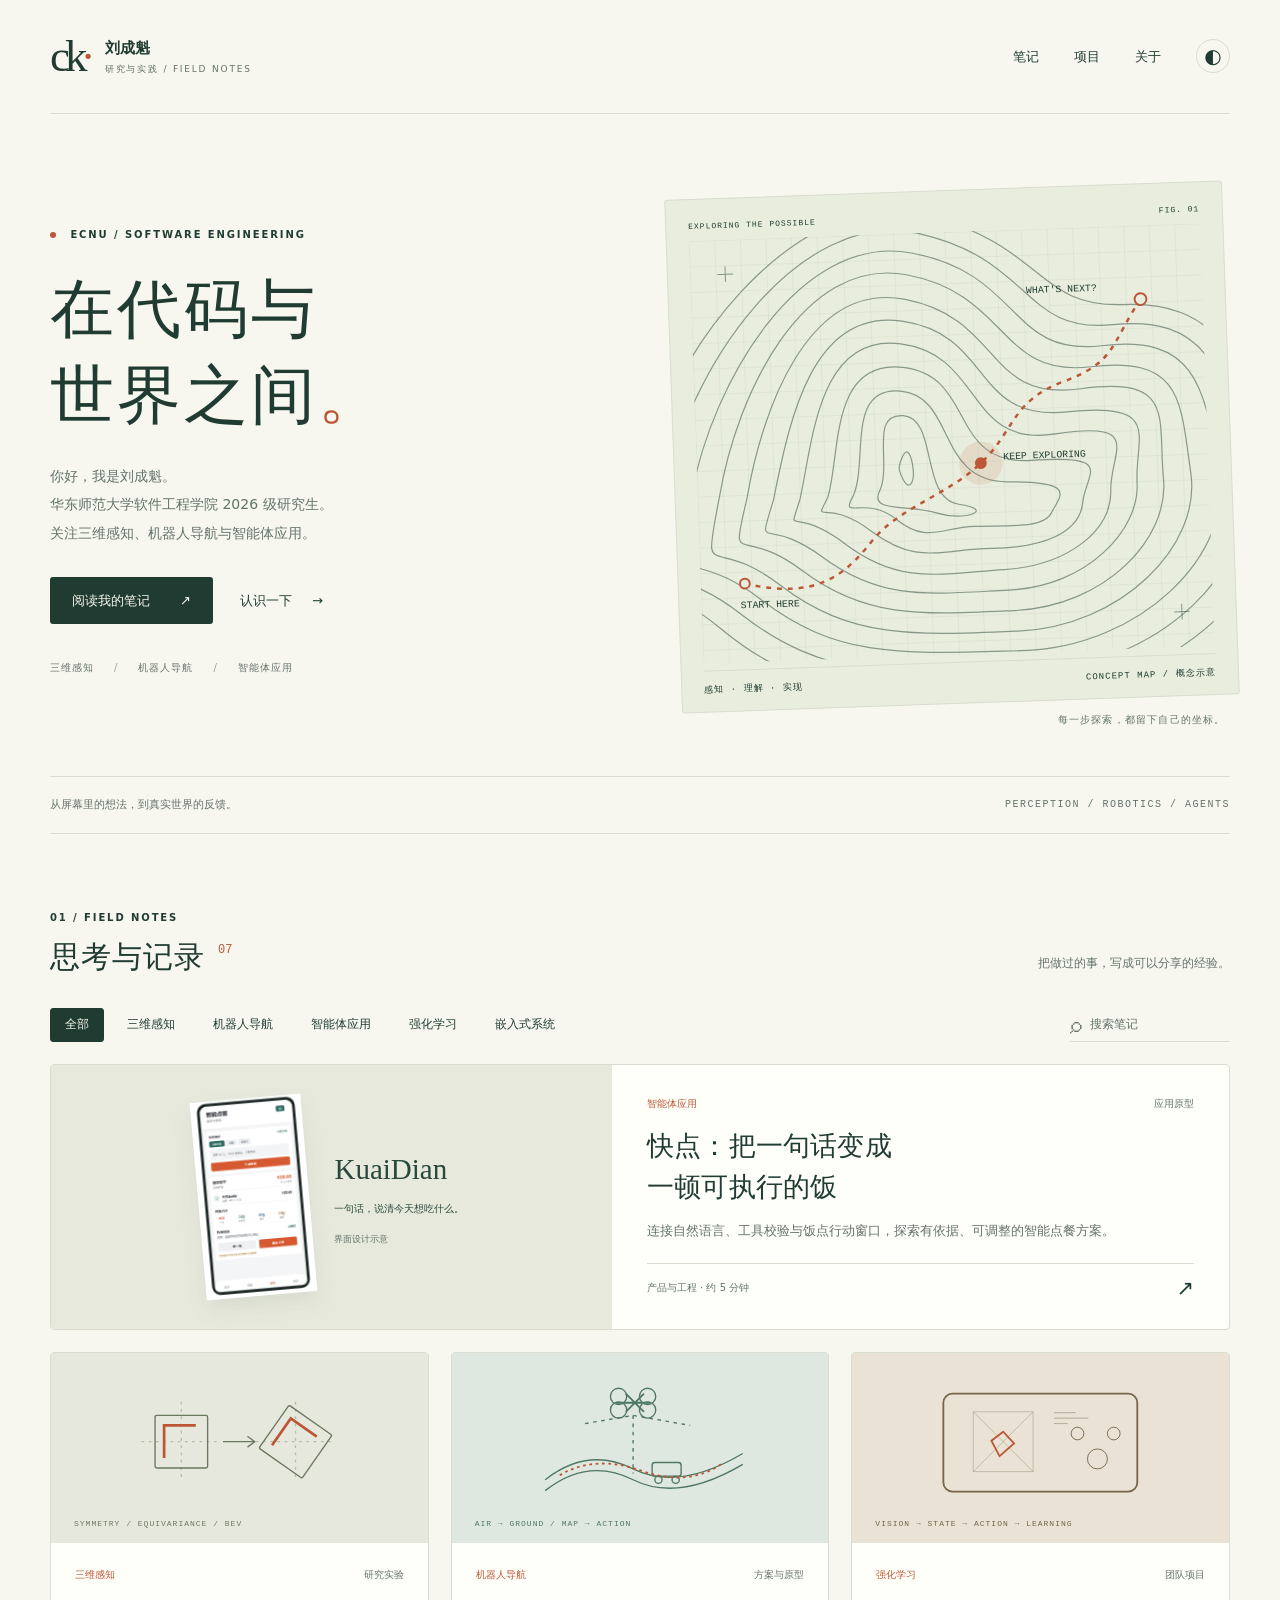
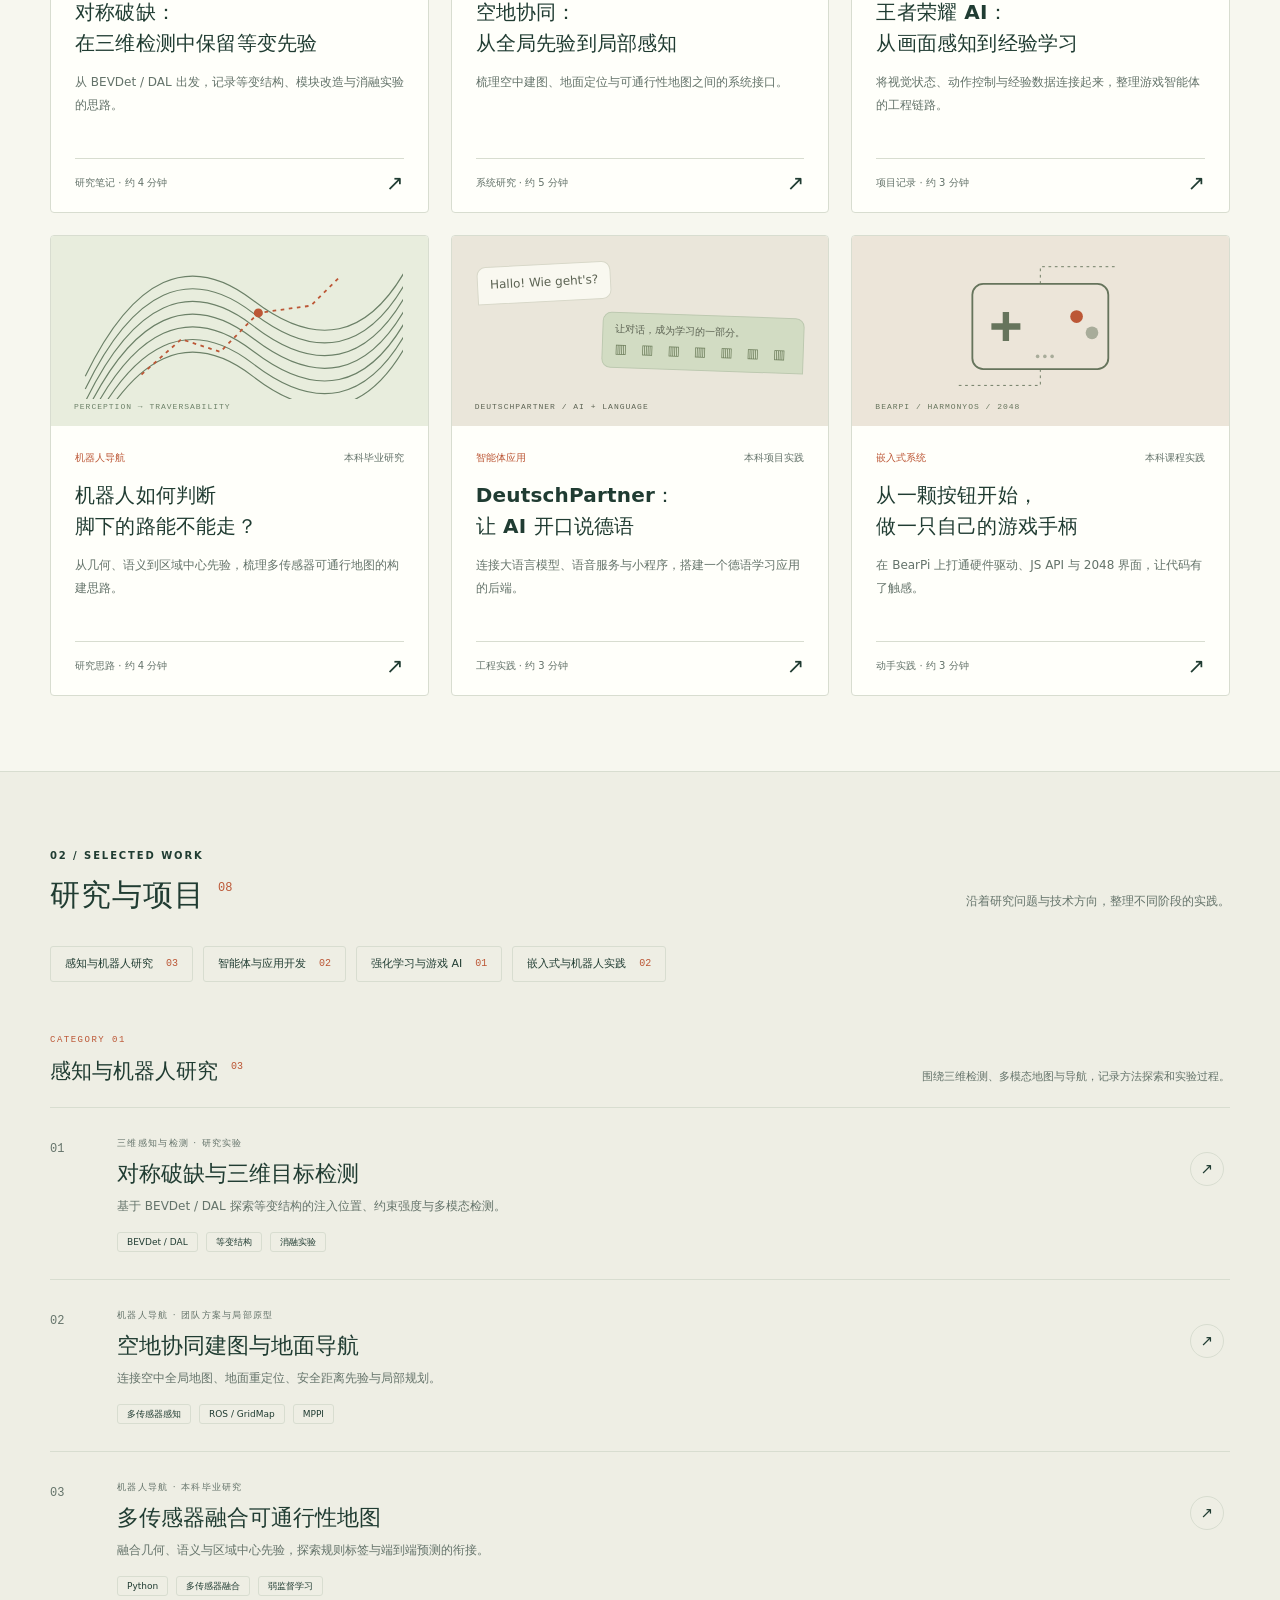
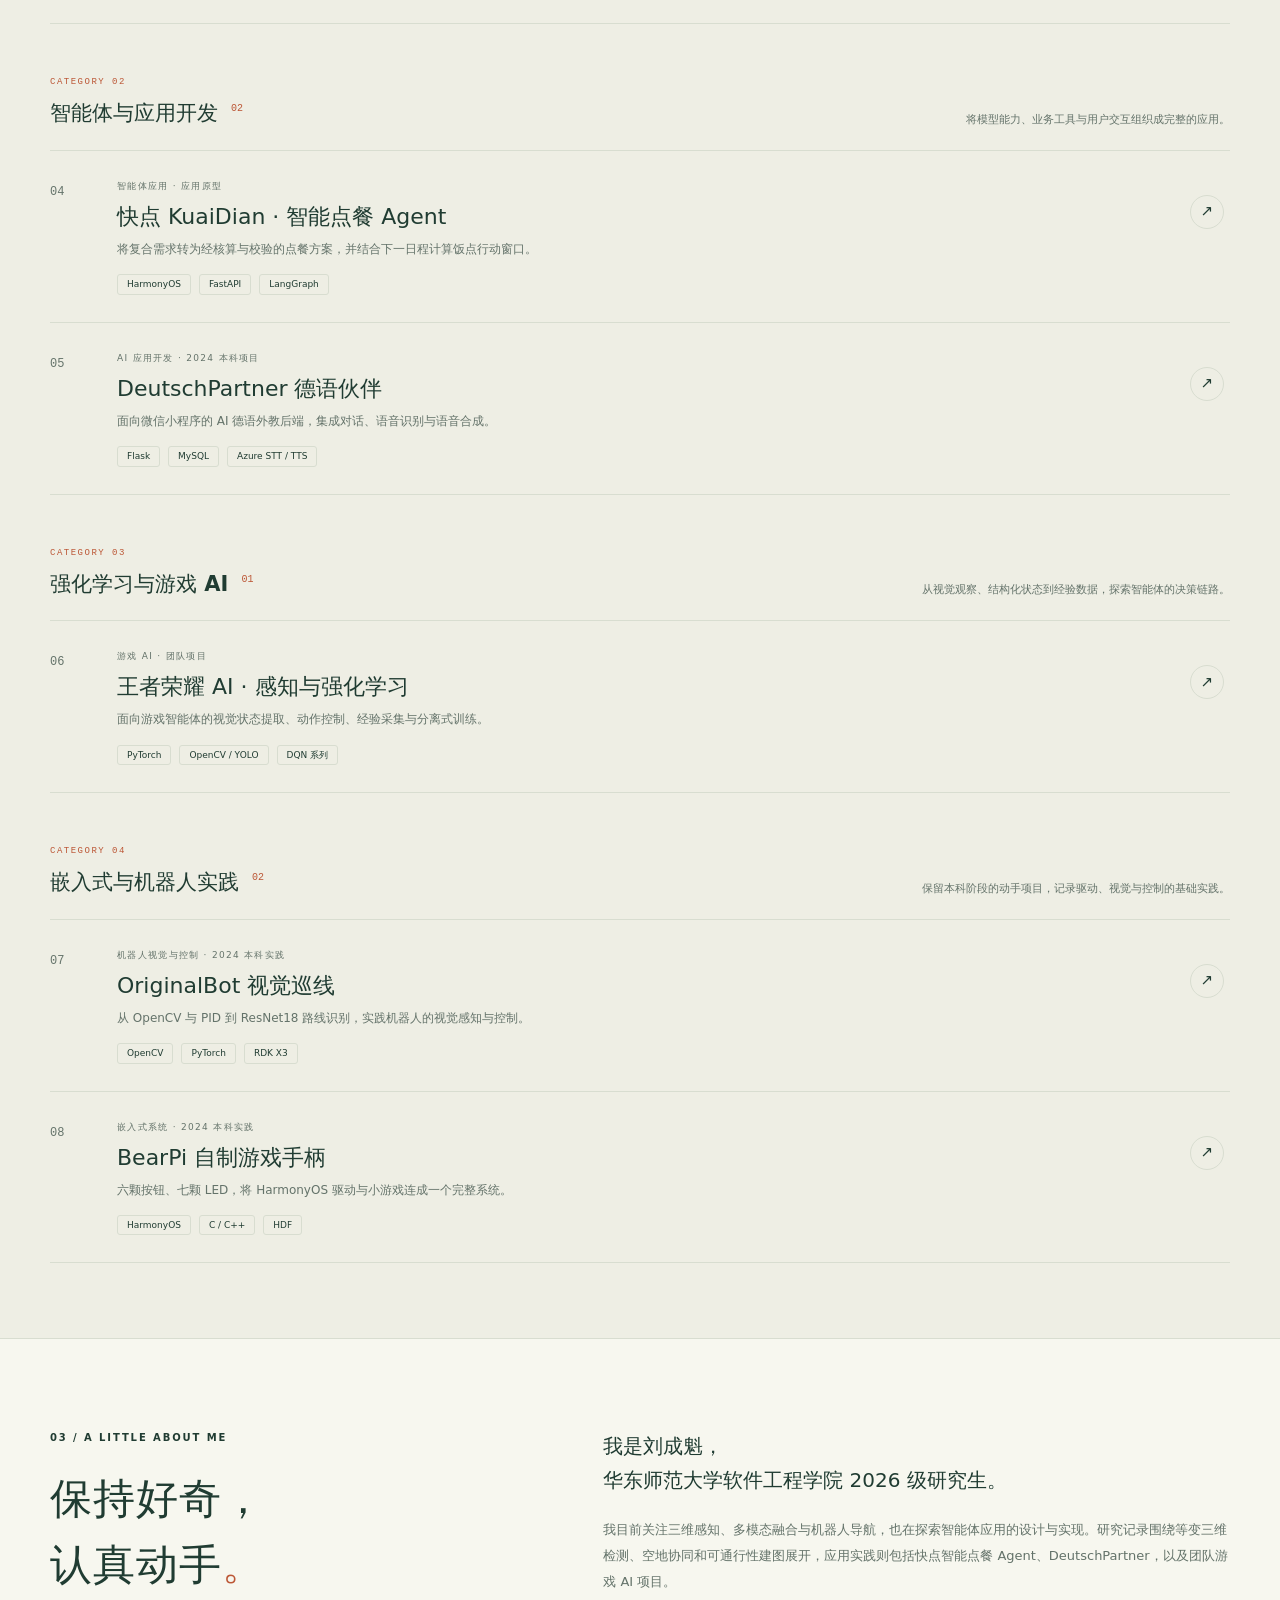
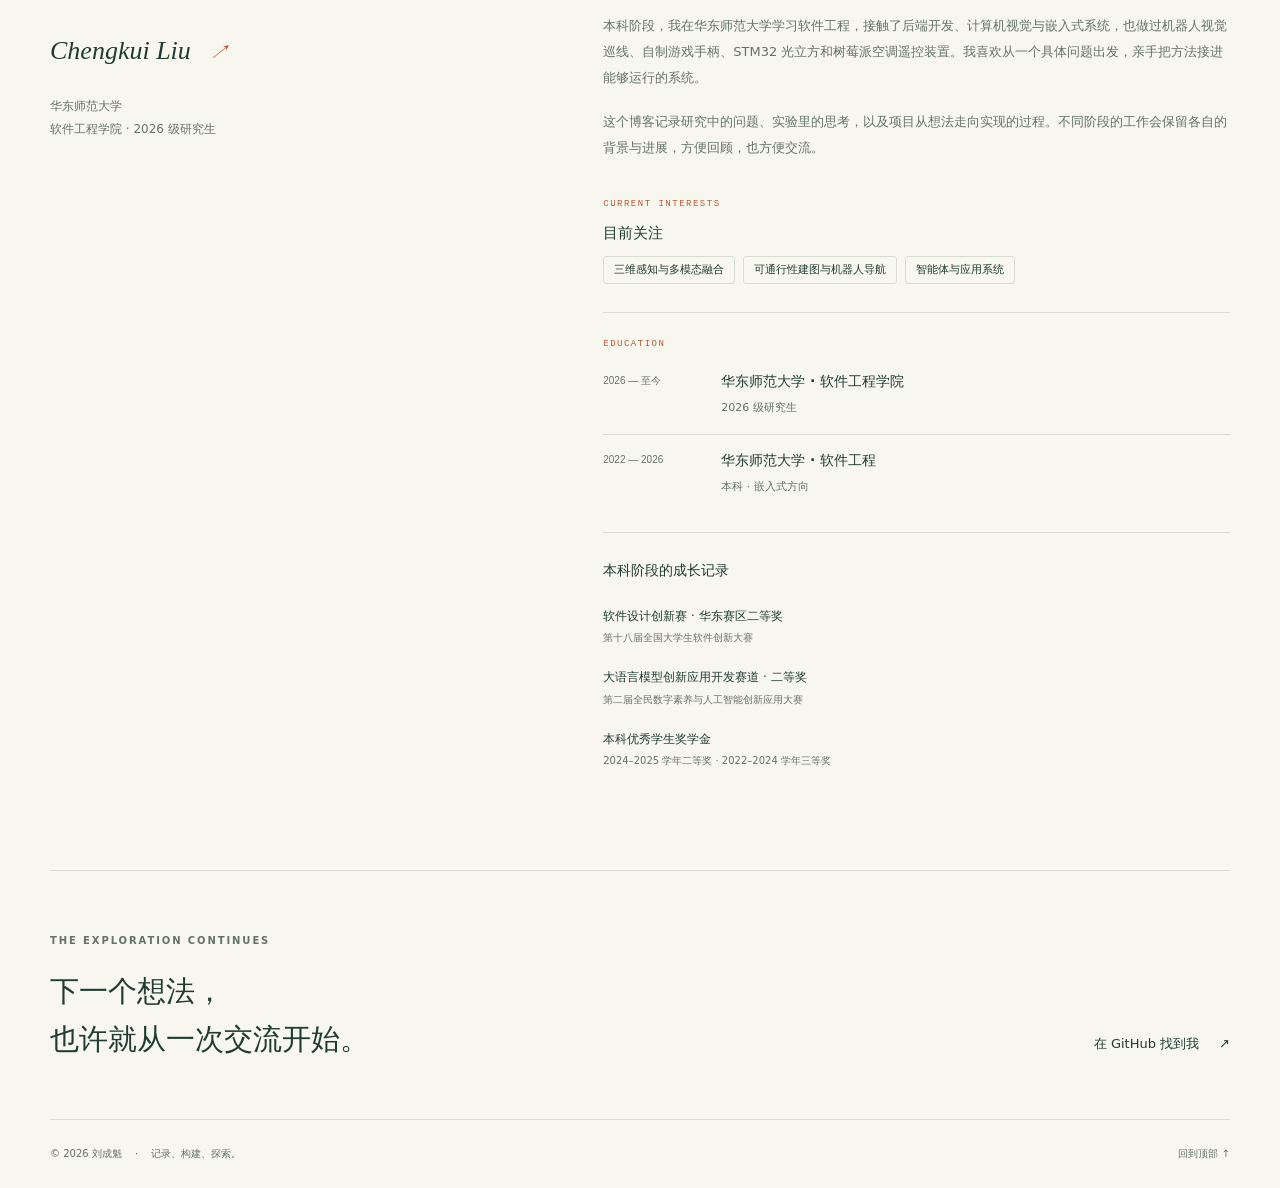
==== commit a75e746b: "Update graduate profile and organize project categories" ====
--- a/index.html
+++ b/index.html
@@ -3,9 +3,9 @@
 <head>
   <meta charset="utf-8">
   <meta name="viewport" content="width=device-width, initial-scale=1">
-  <meta name="description" content="刘成魁的个人博客。记录软件开发、人工智能应用与移动机器人研究中的项目和思考。">
+  <meta name="description" content="刘成魁，华东师范大学软件工程学院 2026 级研究生。记录三维感知、机器人导航、智能体应用与工程实践。">
   <meta name="theme-color" content="#f7f7ef">
-  <title>刘成魁 · 在代码与世界之间</title>
+  <title>刘成魁 · 华东师范大学软件工程学院</title>
   <link rel="icon" href="favicon.svg" type="image/svg+xml">
   <link rel="stylesheet" href="style.css">
   <script src="main.js" defer></script>
@@ -13,16 +13,16 @@
 <body>
 <a class="skip-link" href="#main">跳到正文</a>
 <header class="site-header wrap">
-  <a class="brand" href="./" aria-label="刘成魁的博客首页"><span class="brand-mark">ck<span>·</span></span><span>刘成魁<span class="brand-sub">个人博客 / FIELD NOTES</span></span></a>
-  <nav aria-label="主导航"><a href="#notes">文字</a><a href="#projects">项目</a><a href="#about">关于</a><button id="theme-toggle" class="theme-toggle" aria-label="切换到深色主题" title="切换主题">◐</button></nav>
+  <a class="brand" href="./" aria-label="刘成魁的博客首页"><span class="brand-mark">ck<span>·</span></span><span>刘成魁<span class="brand-sub">研究与实践 / FIELD NOTES</span></span></a>
+  <nav aria-label="主导航"><a href="#notes">笔记</a><a href="#projects">项目</a><a href="#about">关于</a><button id="theme-toggle" class="theme-toggle" aria-label="切换到深色主题" title="切换主题">◐</button></nav>
 </header>
 <main id="main">
   <section class="hero wrap" aria-labelledby="hero-title">
-    <div class="hero-copy"><div class="eyebrow"><span class="status-dot"></span> HELLO, WORLD. I'M CHENGKUI.</div>
+    <div class="hero-copy"><div class="eyebrow"><span class="status-dot"></span> ECNU / SOFTWARE ENGINEERING</div>
       <h1 id="hero-title">在代码与<br>世界之间<span class="accent">。</span></h1>
-      <p class="hero-intro">你好，我是刘成魁。<br>从软件工程出发，探索 AI 应用与机器人感知。<br>在这里，记录把想法变成现实的过程。</p>
+      <p class="hero-intro">你好，我是刘成魁。<br>华东师范大学软件工程学院 2026 级研究生。<br>关注三维感知、机器人导航与智能体应用。</p>
       <div class="hero-actions"><a class="button" href="#notes">阅读我的笔记 <span>↗</span></a><a class="quiet-link" href="#about">认识一下 <span>→</span></a></div>
-      <div class="hero-tags"><span>软件工程</span><span>AI 应用</span><span>机器人感知</span></div>
+      <div class="hero-tags"><span>三维感知</span><span>机器人导航</span><span>智能体应用</span></div>
     </div>
     <div class="field-art" role="img" aria-label="可通行性研究主题插画：地形等高线与一条穿过地形的探索路径。为概念示意，并非实验结果。">
       <div class="art-top"><span>EXPLORING THE POSSIBLE</span><span>FIG. 01</span></div>
@@ -53,35 +53,41 @@
       <span class="art-note">每一步探索，都留下自己的坐标。</span>
     </div>
   </section>
-  <div class="intro-strip wrap"><span>从屏幕里的想法，到真实世界的反馈。</span><span class="mono">PYTHON / C++ / ROBOTICS / AI</span></div>
+  <div class="intro-strip wrap"><span>从屏幕里的想法，到真实世界的反馈。</span><span class="mono">PERCEPTION / ROBOTICS / AGENTS</span></div>
   <section id="notes" class="section wrap" aria-labelledby="notes-title">
     <div class="section-head"><div><div class="eyebrow">01 / FIELD NOTES</div><h2 id="notes-title">思考与记录<span class="count">07</span></h2></div><p>把做过的事，写成可以分享的经验。</p></div>
-    <div class="note-controls" aria-label="笔记筛选"><div class="filters" role="group" aria-label="按主题筛选"><button class="filter active" data-filter="all" aria-pressed="true">全部</button><button class="filter" data-filter="robotics" aria-pressed="false">机器人</button><button class="filter" data-filter="ai" aria-pressed="false">AI 应用</button><button class="filter" data-filter="embedded" aria-pressed="false">嵌入式</button><button class="filter" data-filter="perception" aria-pressed="false">三维感知</button><button class="filter" data-filter="learning" aria-pressed="false">强化学习</button></div><label class="search"><span aria-hidden="true">⌕</span><input type="search" id="note-search" placeholder="搜索笔记" aria-label="搜索笔记"></label></div>
+    <div class="note-controls" aria-label="笔记筛选"><div class="filters" role="group" aria-label="按主题筛选"><button class="filter active" data-filter="all" aria-pressed="true">全部</button><button class="filter" data-filter="perception" aria-pressed="false">三维感知</button><button class="filter" data-filter="robotics" aria-pressed="false">机器人导航</button><button class="filter" data-filter="ai" aria-pressed="false">智能体应用</button><button class="filter" data-filter="learning" aria-pressed="false">强化学习</button><button class="filter" data-filter="embedded" aria-pressed="false">嵌入式系统</button></div><label class="search"><span aria-hidden="true">⌕</span><input type="search" id="note-search" placeholder="搜索笔记" aria-label="搜索笔记"></label></div>
     <div class="notes-grid" id="notes-grid">
-<a class="note-card featured-note" data-category="ai" href="articles/kuaidian.html"><div class="note-art product-mini"><img src="assets/kuaidian-recommendation.png" alt="快点推荐界面设计示意" width="520" height="929" loading="lazy"><div class="product-caption">KuaiDian<span>一句话，说清今天想吃什么。</span><small>界面设计示意</small></div></div><div class="note-body"><div class="note-meta">AI 应用<span>应用原型</span></div><h3>快点：把一句话变成<br>一顿可执行的饭</h3><p>连接自然语言、工具校验与饭点行动窗口，探索有依据、可调整的智能点餐方案。</p><div class="note-bottom"><span>产品与工程 · 约 5 分钟</span><span class="arrow">↗</span></div></div></a>
+<a class="note-card featured-note" data-category="ai" href="articles/kuaidian.html"><div class="note-art product-mini"><img src="assets/kuaidian-recommendation.png" alt="快点推荐界面设计示意" width="520" height="929" loading="lazy"><div class="product-caption">KuaiDian<span>一句话，说清今天想吃什么。</span><small>界面设计示意</small></div></div><div class="note-body"><div class="note-meta">智能体应用<span>应用原型</span></div><h3>快点：把一句话变成<br>一顿可执行的饭</h3><p>连接自然语言、工具校验与饭点行动窗口，探索有依据、可调整的智能点餐方案。</p><div class="note-bottom"><span>产品与工程 · 约 5 分钟</span><span class="arrow">↗</span></div></div></a>
 <a class="note-card " data-category="perception" href="articles/symmetry-breaking.html"><div class="note-art symmetry-mini"><svg viewBox="0 0 300 160" aria-hidden="true"><g fill="none" stroke="currentColor" stroke-width="1.5"><rect x="57" y="49" width="58" height="58" rx="2"/><rect x="183" y="49" width="58" height="58" rx="2" transform="rotate(35 212 78)"/><path d="M132 78h35m-8-6l8 6-8 6"/><path d="M86 34v88m-44-44h88M212 34v88m-44-44h88" stroke-dasharray="3 5" opacity=".4"/></g><path d="M67 96V60h35" fill="none" stroke="var(--accent)" stroke-width="3"/><path d="M193 96V60h35" fill="none" stroke="var(--accent)" stroke-width="3" transform="rotate(35 212 78)"/></svg><span>SYMMETRY / EQUIVARIANCE / BEV</span></div><div class="note-body"><div class="note-meta">三维感知<span>研究实验</span></div><h3>对称破缺：<br>在三维检测中保留等变先验</h3><p>从 BEVDet / DAL 出发，记录等变结构、模块改造与消融实验的思路。</p><div class="note-bottom"><span>研究笔记 · 约 4 分钟</span><span class="arrow">↗</span></div></div></a>
-<a class="note-card " data-category="robotics" href="articles/air-ground.html"><div class="note-art air-mini"><svg viewBox="0 0 300 160" aria-hidden="true"><g fill="none" stroke="currentColor" stroke-width="1.5"><path d="M45 120Q92 83 142 108T263 91M45 132Q92 95 142 120T263 103"/><path d="M142 49v64M89 58l53-9 63 11" stroke-dasharray="4 5"/><path d="M123 35l38 0m-27-10l20 20m-20 0l20-20" stroke-width="2"/><circle cx="126" cy="28" r="9"/><circle cx="158" cy="28" r="9"/><circle cx="126" cy="43" r="9"/><circle cx="158" cy="43" r="9"/><rect x="163" y="101" width="32" height="15" rx="3"/><circle cx="170" cy="120" r="4"/><circle cx="189" cy="120" r="4"/></g><path d="M61 115Q100 92 151 110T239 103" fill="none" stroke="var(--accent)" stroke-width="2" stroke-dasharray="3 4"/></svg><span>AIR → GROUND / MAP → ACTION</span></div><div class="note-body"><div class="note-meta">机器人<span>方案与原型</span></div><h3>空地协同：<br>从全局先验到局部感知</h3><p>梳理空中建图、地面定位与可通行性地图之间的系统接口。</p><div class="note-bottom"><span>系统研究 · 约 5 分钟</span><span class="arrow">↗</span></div></div></a>
+<a class="note-card " data-category="robotics" href="articles/air-ground.html"><div class="note-art air-mini"><svg viewBox="0 0 300 160" aria-hidden="true"><g fill="none" stroke="currentColor" stroke-width="1.5"><path d="M45 120Q92 83 142 108T263 91M45 132Q92 95 142 120T263 103"/><path d="M142 49v64M89 58l53-9 63 11" stroke-dasharray="4 5"/><path d="M123 35l38 0m-27-10l20 20m-20 0l20-20" stroke-width="2"/><circle cx="126" cy="28" r="9"/><circle cx="158" cy="28" r="9"/><circle cx="126" cy="43" r="9"/><circle cx="158" cy="43" r="9"/><rect x="163" y="101" width="32" height="15" rx="3"/><circle cx="170" cy="120" r="4"/><circle cx="189" cy="120" r="4"/></g><path d="M61 115Q100 92 151 110T239 103" fill="none" stroke="var(--accent)" stroke-width="2" stroke-dasharray="3 4"/></svg><span>AIR → GROUND / MAP → ACTION</span></div><div class="note-body"><div class="note-meta">机器人导航<span>方案与原型</span></div><h3>空地协同：<br>从全局先验到局部感知</h3><p>梳理空中建图、地面定位与可通行性地图之间的系统接口。</p><div class="note-bottom"><span>系统研究 · 约 5 分钟</span><span class="arrow">↗</span></div></div></a>
 <a class="note-card " data-category="learning" href="articles/wzry.html"><div class="note-art game-mini"><svg viewBox="0 0 300 160" aria-hidden="true"><g fill="none" stroke="currentColor"><rect x="43" y="25" width="214" height="108" rx="10" stroke-width="2"/><path d="M76 45h66v66H76zM76 111l66-66M76 45l66 66" stroke-opacity=".35"/><circle cx="213" cy="97" r="11"/><circle cx="231" cy="69" r="7"/><circle cx="191" cy="69" r="7"/><path d="M96 77l13-10 12 13-16 14z" stroke="var(--accent)" stroke-width="2"/><path d="M165 46h24m-24 6h38m-38 6h15" opacity=".5"/></g></svg><span>VISION → STATE → ACTION → LEARNING</span></div><div class="note-body"><div class="note-meta">强化学习<span>团队项目</span></div><h3>王者荣耀 AI：<br>从画面感知到经验学习</h3><p>将视觉状态、动作控制与经验数据连接起来，整理游戏智能体的工程链路。</p><div class="note-bottom"><span>项目记录 · 约 3 分钟</span><span class="arrow">↗</span></div></div></a>
 
-      <a class="note-card" data-category="robotics" href="articles/traversability.html"><div class="note-art map-mini"><svg viewBox="0 0 300 160" aria-hidden="true"><g fill="none" stroke="currentColor" stroke-width="1.3"><path d="M-20 135Q60-30 165 51T335 15M-20 149Q60-16 165 65T335 29M-20 163Q60-2 165 79T335 43M-20 177Q60 12 165 93T335 57M-20 191Q60 26 165 107T335 71M-20 205Q60 40 165 121T335 85M-20 219Q60 54 165 135T335 99"/></g><path d="M42 133L86 94L129 108L171 65L229 57L261 25" fill="none" stroke="var(--accent)" stroke-width="2" stroke-dasharray="4 5"/><circle cx="171" cy="65" r="5" fill="var(--accent)"/></svg><span>PERCEPTION → TRAVERSABILITY</span></div><div class="note-body"><div class="note-meta">机器人感知 <span>毕业研究笔记</span></div><h3>机器人如何判断<br>脚下的路能不能走？</h3><p>从几何、语义到区域中心先验，梳理多传感器可通行地图的构建思路。</p><div class="note-bottom"><span>研究思路 · 约 4 分钟</span><span class="arrow">↗</span></div></div></a>
-      <a class="note-card" data-category="ai" href="articles/deutschpartner.html"><div class="note-art ai-mini"><div class="bubble">Hallo! Wie geht's?</div><div class="bubble reply">让对话，成为学习的一部分。<i>▥ ▥ ▥ ▥ ▥ ▥ ▥</i></div><span>DEUTSCHPARTNER / AI + LANGUAGE</span></div><div class="note-body"><div class="note-meta">AI 应用 <span>项目开发笔记</span></div><h3>DeutschPartner：<br>让 AI 开口说德语</h3><p>连接大语言模型、语音服务与小程序，搭建一个德语学习应用的后端。</p><div class="note-bottom"><span>工程实践 · 约 3 分钟</span><span class="arrow">↗</span></div></div></a>
-      <a class="note-card" data-category="embedded" href="articles/bearpi.html"><div class="note-art hardware-mini"><svg viewBox="0 0 300 160" aria-hidden="true"><rect x="75" y="33" width="150" height="94" rx="12" fill="none" stroke="currentColor" stroke-width="2"/><path d="M96 80h32m-16-16v32" stroke="currentColor" stroke-width="7"/><circle cx="190" cy="69" r="7" fill="var(--accent)"/><circle cx="207" cy="87" r="7" fill="currentColor" opacity=".5"/><g fill="currentColor" opacity=".5"><circle cx="147" cy="113" r="2"/><circle cx="155" cy="113" r="2"/><circle cx="163" cy="113" r="2"/></g><path d="M150 33V14h85m-85 113v18H58" stroke="currentColor" fill="none" stroke-dasharray="3 4"/></svg><span>BEARPI / HARMONYOS / 2048</span></div><div class="note-body"><div class="note-meta">嵌入式开发 <span>硬件实践笔记</span></div><h3>从一颗按钮开始，<br>做一只自己的游戏手柄</h3><p>在 BearPi 上打通硬件驱动、JS API 与 2048 界面，让代码有了触感。</p><div class="note-bottom"><span>动手实践 · 约 3 分钟</span><span class="arrow">↗</span></div></div></a>
+      <a class="note-card" data-category="robotics" href="articles/traversability.html"><div class="note-art map-mini"><svg viewBox="0 0 300 160" aria-hidden="true"><g fill="none" stroke="currentColor" stroke-width="1.3"><path d="M-20 135Q60-30 165 51T335 15M-20 149Q60-16 165 65T335 29M-20 163Q60-2 165 79T335 43M-20 177Q60 12 165 93T335 57M-20 191Q60 26 165 107T335 71M-20 205Q60 40 165 121T335 85M-20 219Q60 54 165 135T335 99"/></g><path d="M42 133L86 94L129 108L171 65L229 57L261 25" fill="none" stroke="var(--accent)" stroke-width="2" stroke-dasharray="4 5"/><circle cx="171" cy="65" r="5" fill="var(--accent)"/></svg><span>PERCEPTION → TRAVERSABILITY</span></div><div class="note-body"><div class="note-meta">机器人导航 <span>本科毕业研究</span></div><h3>机器人如何判断<br>脚下的路能不能走？</h3><p>从几何、语义到区域中心先验，梳理多传感器可通行地图的构建思路。</p><div class="note-bottom"><span>研究思路 · 约 4 分钟</span><span class="arrow">↗</span></div></div></a>
+      <a class="note-card" data-category="ai" href="articles/deutschpartner.html"><div class="note-art ai-mini"><div class="bubble">Hallo! Wie geht's?</div><div class="bubble reply">让对话，成为学习的一部分。<i>▥ ▥ ▥ ▥ ▥ ▥ ▥</i></div><span>DEUTSCHPARTNER / AI + LANGUAGE</span></div><div class="note-body"><div class="note-meta">智能体应用 <span>本科项目实践</span></div><h3>DeutschPartner：<br>让 AI 开口说德语</h3><p>连接大语言模型、语音服务与小程序，搭建一个德语学习应用的后端。</p><div class="note-bottom"><span>工程实践 · 约 3 分钟</span><span class="arrow">↗</span></div></div></a>
+      <a class="note-card" data-category="embedded" href="articles/bearpi.html"><div class="note-art hardware-mini"><svg viewBox="0 0 300 160" aria-hidden="true"><rect x="75" y="33" width="150" height="94" rx="12" fill="none" stroke="currentColor" stroke-width="2"/><path d="M96 80h32m-16-16v32" stroke="currentColor" stroke-width="7"/><circle cx="190" cy="69" r="7" fill="var(--accent)"/><circle cx="207" cy="87" r="7" fill="currentColor" opacity=".5"/><g fill="currentColor" opacity=".5"><circle cx="147" cy="113" r="2"/><circle cx="155" cy="113" r="2"/><circle cx="163" cy="113" r="2"/></g><path d="M150 33V14h85m-85 113v18H58" stroke="currentColor" fill="none" stroke-dasharray="3 4"/></svg><span>BEARPI / HARMONYOS / 2048</span></div><div class="note-body"><div class="note-meta">嵌入式系统 <span>本科课程实践</span></div><h3>从一颗按钮开始，<br>做一只自己的游戏手柄</h3><p>在 BearPi 上打通硬件驱动、JS API 与 2048 界面，让代码有了触感。</p><div class="note-bottom"><span>动手实践 · 约 3 分钟</span><span class="arrow">↗</span></div></div></a>
     </div><p class="empty-state" id="empty-state" hidden>暂时没有匹配的笔记，试试其他关键词或分类。</p><span class="sr-only" id="filter-status" role="status" aria-live="polite"></span>
   </section>
-  <section id="projects" class="projects-section"><div class="wrap section"><div class="section-head"><div><div class="eyebrow">02 / SELECTED WORK</div><h2 id="projects-title">让想法落地</h2></div><p>从智能应用到三维感知，记录项目与研究的推进。</p></div>
-    <div class="project-list">
-<a class="project-row" href="articles/symmetry-breaking.html"><span class="project-number">01</span><div><div class="project-kicker">研究实验 / 3D PERCEPTION</div><h3>对称破缺与三维目标检测</h3><p>基于 BEVDet / DAL 探索等变结构的注入位置、约束强度与多模态检测。</p><div class="tags"><span>BEVDet / DAL</span><span>等变结构</span><span>消融实验</span></div></div><span class="project-arrow">↗</span></a>
-<a class="project-row" href="articles/kuaidian.html"><span class="project-number">02</span><div><div class="project-kicker">应用原型 / AI AGENT</div><h3>快点 KuaiDian · 智能点餐 Agent</h3><p>将复合需求转为经核算与校验的点餐方案，并结合下一日程计算饭点行动窗口。</p><div class="tags"><span>HarmonyOS</span><span>FastAPI</span><span>LangGraph</span></div></div><span class="project-arrow">↗</span></a>
-<a class="project-row" href="articles/air-ground.html"><span class="project-number">03</span><div><div class="project-kicker">系统方案与局部原型 / ROBOTICS</div><h3>空地协同建图与地面导航</h3><p>连接空中全局地图、地面重定位、安全距离先验与局部规划。</p><div class="tags"><span>多传感器感知</span><span>ROS / GridMap</span><span>MPPI</span></div></div><span class="project-arrow">↗</span></a>
-<a class="project-row" href="articles/wzry.html"><span class="project-number">04</span><div><div class="project-kicker">团队项目 / GAME AI</div><h3>王者荣耀 AI · 感知与强化学习</h3><p>面向游戏智能体的视觉状态提取、动作控制、经验采集与分离式训练。</p><div class="tags"><span>PyTorch</span><span>OpenCV / YOLO</span><span>DQN 系列</span></div></div><span class="project-arrow">↗</span></a>
-
-      <a class="project-row" href="articles/traversability.html"><span class="project-number">05</span><div><div class="project-kicker">毕业研究 / ROBOTICS</div><h3>多传感器融合可通行性地图</h3><p>融合几何、语义与区域中心先验，探索规则标签与端到端预测的衔接。</p><div class="tags"><span>Python</span><span>多传感器融合</span><span>弱监督学习</span></div></div><span class="project-arrow">↗</span></a>
-      <a class="project-row" href="articles/deutschpartner.html"><span class="project-number">06</span><div><div class="project-kicker">2024 / AI APPLICATION</div><h3>DeutschPartner 德语伙伴</h3><p>面向微信小程序的 AI 德语外教后端，集成对话、语音识别与语音合成。</p><div class="tags"><span>Flask</span><span>MySQL</span><span>Azure STT / TTS</span></div></div><span class="project-arrow">↗</span></a>
-      <a class="project-row" href="articles/originalbot.html"><span class="project-number">07</span><div><div class="project-kicker">2024 / COMPUTER VISION</div><h3>OriginalBot 视觉巡线</h3><p>从 OpenCV 与 PID 到 ResNet18 路线识别，实践机器人的视觉感知与控制。</p><div class="tags"><span>OpenCV</span><span>PyTorch</span><span>RDK X3</span></div></div><span class="project-arrow">↗</span></a>
-      <a class="project-row" href="articles/bearpi.html"><span class="project-number">08</span><div><div class="project-kicker">2024 / EMBEDDED SYSTEMS</div><h3>BearPi 自制游戏手柄</h3><p>六颗按钮、七颗 LED，将 HarmonyOS 驱动与小游戏连成一个完整系统。</p><div class="tags"><span>HarmonyOS</span><span>C / C++</span><span>HDF</span></div></div><span class="project-arrow">↗</span></a>
-    </div>
+  <section id="projects" class="projects-section"><div class="wrap section"><div class="section-head"><div><div class="eyebrow">02 / SELECTED WORK</div><h2 id="projects-title">研究与项目<span class="count">08</span></h2></div><p>沿着研究问题与技术方向，整理不同阶段的实践。</p></div>
+<nav class="project-index" aria-label="项目类别"><a href="#research-projects">感知与机器人研究<span>03</span></a><a href="#agent-projects">智能体与应用开发<span>02</span></a><a href="#learning-projects">强化学习与游戏 AI<span>01</span></a><a href="#practice-projects">嵌入式与机器人实践<span>02</span></a></nav>
+<section class="project-group" id="research-projects" aria-labelledby="research-projects-title"><div class="project-group-heading"><div><span class="mono">CATEGORY 01</span><h3 id="research-projects-title">感知与机器人研究<span class="count">03</span></h3></div><p>围绕三维检测、多模态地图与导航，记录方法探索和实验过程。</p></div><div class="project-list">
+<a class="project-row" href="articles/symmetry-breaking.html"><span class="project-number">01</span><div><div class="project-kicker">三维感知与检测 · 研究实验</div><h3>对称破缺与三维目标检测</h3><p>基于 BEVDet / DAL 探索等变结构的注入位置、约束强度与多模态检测。</p><div class="tags"><span>BEVDet / DAL</span><span>等变结构</span><span>消融实验</span></div></div><span class="project-arrow">↗</span></a>
+<a class="project-row" href="articles/air-ground.html"><span class="project-number">02</span><div><div class="project-kicker">机器人导航 · 团队方案与局部原型</div><h3>空地协同建图与地面导航</h3><p>连接空中全局地图、地面重定位、安全距离先验与局部规划。</p><div class="tags"><span>多传感器感知</span><span>ROS / GridMap</span><span>MPPI</span></div></div><span class="project-arrow">↗</span></a>
+<a class="project-row" href="articles/traversability.html"><span class="project-number">03</span><div><div class="project-kicker">机器人导航 · 本科毕业研究</div><h3>多传感器融合可通行性地图</h3><p>融合几何、语义与区域中心先验，探索规则标签与端到端预测的衔接。</p><div class="tags"><span>Python</span><span>多传感器融合</span><span>弱监督学习</span></div></div><span class="project-arrow">↗</span></a>
+</div></section>
+<section class="project-group" id="agent-projects" aria-labelledby="agent-projects-title"><div class="project-group-heading"><div><span class="mono">CATEGORY 02</span><h3 id="agent-projects-title">智能体与应用开发<span class="count">02</span></h3></div><p>将模型能力、业务工具与用户交互组织成完整的应用。</p></div><div class="project-list">
+<a class="project-row" href="articles/kuaidian.html"><span class="project-number">04</span><div><div class="project-kicker">智能体应用 · 应用原型</div><h3>快点 KuaiDian · 智能点餐 Agent</h3><p>将复合需求转为经核算与校验的点餐方案，并结合下一日程计算饭点行动窗口。</p><div class="tags"><span>HarmonyOS</span><span>FastAPI</span><span>LangGraph</span></div></div><span class="project-arrow">↗</span></a>
+<a class="project-row" href="articles/deutschpartner.html"><span class="project-number">05</span><div><div class="project-kicker">AI 应用开发 · 2024 本科项目</div><h3>DeutschPartner 德语伙伴</h3><p>面向微信小程序的 AI 德语外教后端，集成对话、语音识别与语音合成。</p><div class="tags"><span>Flask</span><span>MySQL</span><span>Azure STT / TTS</span></div></div><span class="project-arrow">↗</span></a>
+</div></section>
+<section class="project-group" id="learning-projects" aria-labelledby="learning-projects-title"><div class="project-group-heading"><div><span class="mono">CATEGORY 03</span><h3 id="learning-projects-title">强化学习与游戏 AI<span class="count">01</span></h3></div><p>从视觉观察、结构化状态到经验数据，探索智能体的决策链路。</p></div><div class="project-list">
+<a class="project-row" href="articles/wzry.html"><span class="project-number">06</span><div><div class="project-kicker">游戏 AI · 团队项目</div><h3>王者荣耀 AI · 感知与强化学习</h3><p>面向游戏智能体的视觉状态提取、动作控制、经验采集与分离式训练。</p><div class="tags"><span>PyTorch</span><span>OpenCV / YOLO</span><span>DQN 系列</span></div></div><span class="project-arrow">↗</span></a>
+</div></section>
+<section class="project-group" id="practice-projects" aria-labelledby="practice-projects-title"><div class="project-group-heading"><div><span class="mono">CATEGORY 04</span><h3 id="practice-projects-title">嵌入式与机器人实践<span class="count">02</span></h3></div><p>保留本科阶段的动手项目，记录驱动、视觉与控制的基础实践。</p></div><div class="project-list">
+<a class="project-row" href="articles/originalbot.html"><span class="project-number">07</span><div><div class="project-kicker">机器人视觉与控制 · 2024 本科实践</div><h3>OriginalBot 视觉巡线</h3><p>从 OpenCV 与 PID 到 ResNet18 路线识别，实践机器人的视觉感知与控制。</p><div class="tags"><span>OpenCV</span><span>PyTorch</span><span>RDK X3</span></div></div><span class="project-arrow">↗</span></a>
+<a class="project-row" href="articles/bearpi.html"><span class="project-number">08</span><div><div class="project-kicker">嵌入式系统 · 2024 本科实践</div><h3>BearPi 自制游戏手柄</h3><p>六颗按钮、七颗 LED，将 HarmonyOS 驱动与小游戏连成一个完整系统。</p><div class="tags"><span>HarmonyOS</span><span>C / C++</span><span>HDF</span></div></div><span class="project-arrow">↗</span></a>
+</div></section>
   </div></section>
-  <section id="about" class="section wrap about-section"><div class="about-heading"><div class="eyebrow">03 / A LITTLE ABOUT ME</div><h2>保持好奇，<br>认真动手<span class="accent">。</span></h2><div class="signature">Chengkui Liu <span>↗</span></div></div><div class="about-content"><p class="about-lead">我是刘成魁，学习软件工程，<br>也喜欢走到软件与现实世界交汇的地方。</p><p>在华东师范大学的软件工程学习经历中，我接触了后端开发、计算机视觉与嵌入式系统。做过 AI 德语学习小程序的后端，也尝试过机器人视觉巡线、校园卡检测和自制游戏手柄。近期的记录进一步延伸到等变三维检测、智能点餐 Agent、空地协同，以及团队游戏 AI 项目。</p><p>我喜欢亲手搭建东西：从 STM32 光立方，到基于树莓派的物联网空调遥控装置。这里会留下项目中的方法、问题和思考，让每一次实践都有迹可循。</p><div class="education"><span class="mono">EDUCATION</span><strong>华东师范大学</strong><span>软件工程 · 嵌入式方向 · 2022 级本科</span></div><div class="honors"><h3>一些成长的印记</h3><ul><li><span>软件设计创新赛 · 华东赛区二等奖</span><small>第十八届全国大学生软件创新大赛</small></li><li><span>大语言模型创新应用开发赛道 · 二等奖</span><small>第二届全民数字素养与人工智能创新应用大赛</small></li><li><span>本科优秀学生奖学金</span><small>2024–2025 学年二等奖 · 2022–2024 学年三等奖</small></li></ul></div></div></section>
+  <section id="about" class="section wrap about-section"><div class="about-heading"><div class="eyebrow">03 / A LITTLE ABOUT ME</div><h2>保持好奇，<br>认真动手<span class="accent">。</span></h2><div class="signature">Chengkui Liu <span>↗</span></div><p class="about-identity">华东师范大学<br>软件工程学院 · 2026 级研究生</p></div><div class="about-content"><p class="about-lead">我是刘成魁，<br>华东师范大学软件工程学院 2026 级研究生。</p><p>我目前关注三维感知、多模态融合与机器人导航，也在探索智能体应用的设计与实现。研究记录围绕等变三维检测、空地协同和可通行性建图展开，应用实践则包括快点智能点餐 Agent、DeutschPartner，以及团队游戏 AI 项目。</p><p>本科阶段，我在华东师范大学学习软件工程，接触了后端开发、计算机视觉与嵌入式系统，也做过机器人视觉巡线、自制游戏手柄、STM32 光立方和树莓派空调遥控装置。我喜欢从一个具体问题出发，亲手把方法接进能够运行的系统。</p><p>这个博客记录研究中的问题、实验里的思考，以及项目从想法走向实现的过程。不同阶段的工作会保留各自的背景与进展，方便回顾，也方便交流。</p><div class="focus-area"><span class="mono">CURRENT INTERESTS</span><h3>目前关注</h3><ul><li>三维感知与多模态融合</li><li>可通行性建图与机器人导航</li><li>智能体与应用系统</li></ul></div><div class="education"><span class="mono">EDUCATION</span><div class="education-entry"><span class="education-years">2026 — 至今</span><strong>华东师范大学 · 软件工程学院</strong><span>2026 级研究生</span></div><div class="education-entry"><span class="education-years">2022 — 2026</span><strong>华东师范大学 · 软件工程</strong><span>本科 · 嵌入式方向</span></div></div><div class="honors"><h3>本科阶段的成长记录</h3><ul><li><span>软件设计创新赛 · 华东赛区二等奖</span><small>第十八届全国大学生软件创新大赛</small></li><li><span>大语言模型创新应用开发赛道 · 二等奖</span><small>第二届全民数字素养与人工智能创新应用大赛</small></li><li><span>本科优秀学生奖学金</span><small>2024–2025 学年二等奖 · 2022–2024 学年三等奖</small></li></ul></div></div></section>
   <section class="closing wrap"><span class="eyebrow">THE EXPLORATION CONTINUES</span><p>下一个想法，<br>也许就从一次交流开始。</p><a class="quiet-link" href="https://github.com/BIGBIT185" target="_blank" rel="noopener noreferrer">在 GitHub 找到我 <span>↗</span></a></section>
 </main>
 <footer class="site-footer wrap"><span>© 2026 刘成魁 <span class="footer-dot">·</span> 记录、构建、探索。</span><a href="#">回到顶部 ↑</a></footer>
--- a/style.css
+++ b/style.css
@@ -9,3 +9,6 @@
 @media(max-width:720px){.wrap{width:calc(100% - 40px)}.site-header{height:88px}.brand-mark{font-size:38px}.brand{gap:12px;font-size:13px}.brand-sub{font-size:7px;letter-spacing:1px}.site-header nav{gap:18px;font-size:12px}.theme-toggle{height:30px;width:30px}.hero{grid-template-columns:1fr;padding:45px 0 42px;gap:45px}.hero h1{font-size:56px;margin:20px 0;line-height:1.25}.hero-intro{font-size:13px}.hero-tags{margin-top:27px}.hero-copy{padding-left:3px}.field-art{max-width:480px;width:calc(100% - 14px);margin:0 auto 28px;padding:15px 18px 12px}.terrain{max-height:360px}.intro-strip{align-items:flex-start;flex-direction:column;gap:7px;padding:16px 0;font-size:10px}.intro-strip .mono{font-size:9px}.section{padding-block:48px}.section-head{align-items:flex-start;flex-direction:column;gap:12px;margin-bottom:24px}.section-head>p{max-width:none;font-size:11px}.section h2{font-size:27px}.note-controls{flex-wrap:wrap;align-items:flex-start;gap:15px}.filters{gap:2px}.filter{padding:5px 11px;font-size:11px}.search{max-width:100%;width:100%;margin-bottom:3px}.search input{width:100%}.notes-grid{grid-template-columns:1fr;gap:22px}.note-art{height:200px}.note-art svg{height:160px}.ai-mini{padding:35px 40px}.bubble{font-size:14px}.bubble.reply{font-size:12px}.note-body{padding:23px}.note-body h3{font-size:22px}.note-body p{min-height:0;font-size:13px}.note-meta{font-size:10px}.note-bottom{font-size:11px}.project-row{grid-template-columns:22px 1fr 28px;gap:13px;padding:25px 0}.project-row h3{font-size:19px}.project-row p{font-size:12px}.project-arrow{width:28px;height:28px}.project-kicker{font-size:8px}.about-section{grid-template-columns:1fr;gap:30px}.about-heading h2{font-size:36px}.signature{margin-top:15px;font-size:23px}.about-content>.about-lead{font-size:18px}.closing{padding-block:38px}.closing p{font-size:27px}.closing>.quiet-link{position:static;margin-top:24px}.site-footer{font-size:9px;padding-block:20px;gap:10px}.footer-dot{padding:0 3px}.article-shell{margin-top:35px}.article-header{margin-top:28px}.article-header h1{font-size:29px}.article-deck{font-size:15px}.article-body{font-size:15px}.article-body h2{font-size:21px}.article-ending{flex-direction:column;gap:10px}}@media(max-width:370px){.site-header nav{gap:11px}.brand-sub{display:none}.hero h1{font-size:49px}.hero-actions{gap:20px}.brand{gap:8px}}@media(prefers-reduced-motion:reduce){html{scroll-behavior:auto}*{transition:none!important;animation:none!important}}
 @media(max-width:1000px){.featured-note .note-body{padding:25px}.product-mini{gap:18px}.product-caption{font-size:26px}.product-caption>span{max-width:145px}}
 @media(max-width:720px){.note-card.featured-note{display:block}.featured-note .note-art{min-height:220px;height:220px}.featured-note .note-body{padding:23px}.featured-note .note-body h3{font-size:22px}.product-mini>img{width:105px;height:188px}.product-caption{font-size:29px}.product-caption>span{max-width:145px}.note-controls .filters{row-gap:7px}}
+/* Profile and project categories */
+.project-index{display:flex;flex-wrap:wrap;gap:10px;margin:5px 0 38px}.project-index a{display:inline-flex;align-items:center;gap:13px;border:1px solid var(--line);border-radius:3px;padding:7px 14px;font-size:11px}.project-index a>span{font:10px Consolas,monospace;color:var(--accent)}.project-index a:hover{border-color:var(--text);background:var(--bg)}.project-group{margin-top:42px;scroll-margin-top:30px}.project-group-heading{display:flex;justify-content:space-between;align-items:flex-end;gap:25px;margin-bottom:20px}.project-group-heading .mono{color:var(--accent);font-size:9px}.project-group-heading h3{font-size:21px;font-weight:550;line-height:1.5;margin-top:5px}.project-group-heading h3 .count{font-size:10px;margin-top:5px}.project-group-heading>p{font-size:11px;line-height:1.8;color:var(--muted);max-width:385px}.about-identity{font-size:12px;line-height:1.9;color:var(--muted);margin-top:21px}.focus-area{margin:27px 0}.focus-area .mono{font-size:9px;color:var(--accent)}.focus-area h3{font-size:15px;font-weight:550;margin:5px 0 9px}.focus-area ul{list-style:none;display:flex;flex-wrap:wrap;gap:8px;padding:0;margin:0}.focus-area li{font-size:11px;border:1px solid var(--line);border-radius:3px;padding:3px 10px}.education-entry{display:grid;grid-template-columns:100px 1fr;column-gap:18px;row-gap:3px;padding:13px 0}.education-entry+.education-entry{border-top:1px solid var(--line)}.education-entry .education-years{font:10px/2.4 Consolas,"Microsoft YaHei",sans-serif;color:var(--muted);grid-row:1/3}.education-entry>strong{font-size:14px}.education-entry>span:last-child{font-size:11px;color:var(--muted);grid-column:2}.article-byline{font-size:12px;line-height:1.9;color:var(--text);margin-top:18px}.article-header .article-provenance{margin-top:8px}
+@media(max-width:720px){.project-index{gap:8px;margin-bottom:30px}.project-index a{font-size:10px;padding:6px 10px;gap:10px}.project-group{margin-top:34px}.project-group-heading{align-items:flex-start;flex-direction:column;gap:9px;margin-bottom:17px}.project-group-heading>p{font-size:11px;max-width:none}.project-group-heading h3{font-size:20px}.education-entry{grid-template-columns:83px 1fr;column-gap:11px}.education-entry>strong{font-size:13px}.education-entry .education-years{font-size:9px;line-height:2.6}.about-content>.about-lead{font-size:17px}.article-byline{font-size:11px}}
